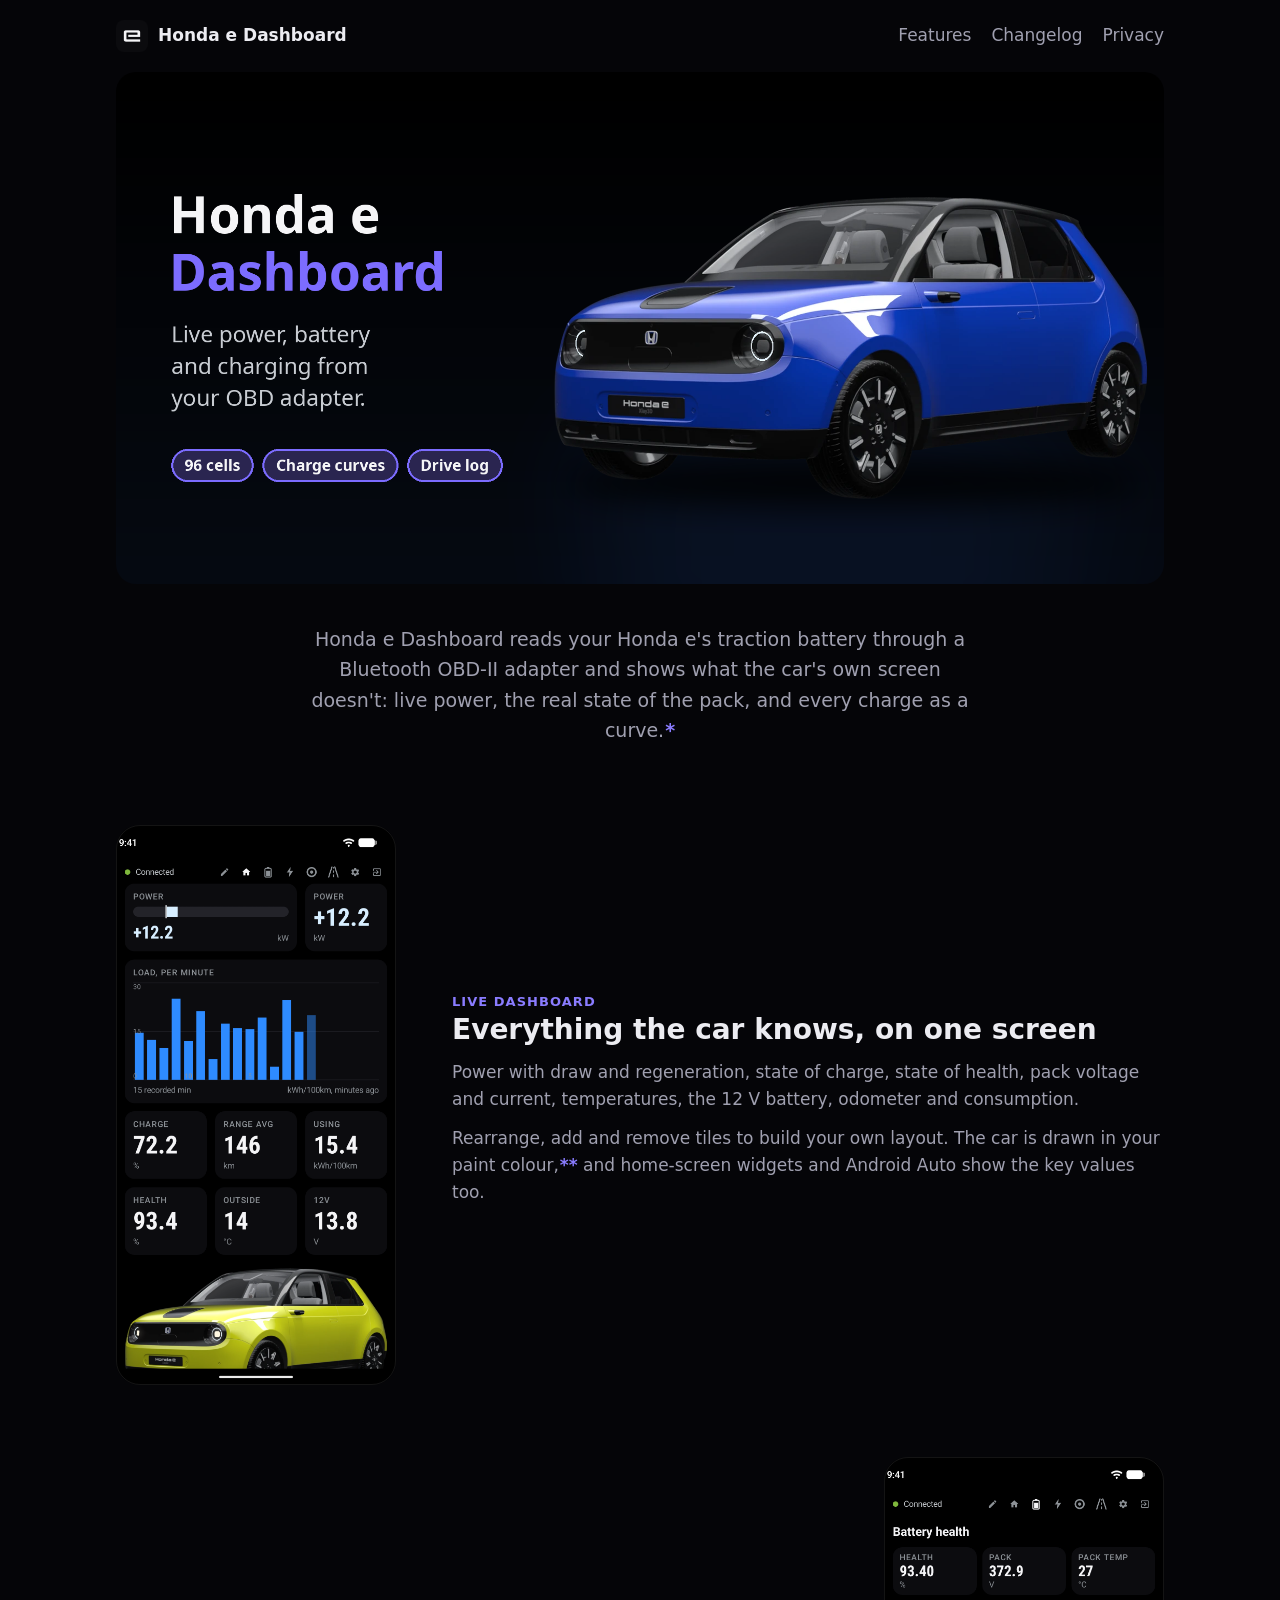
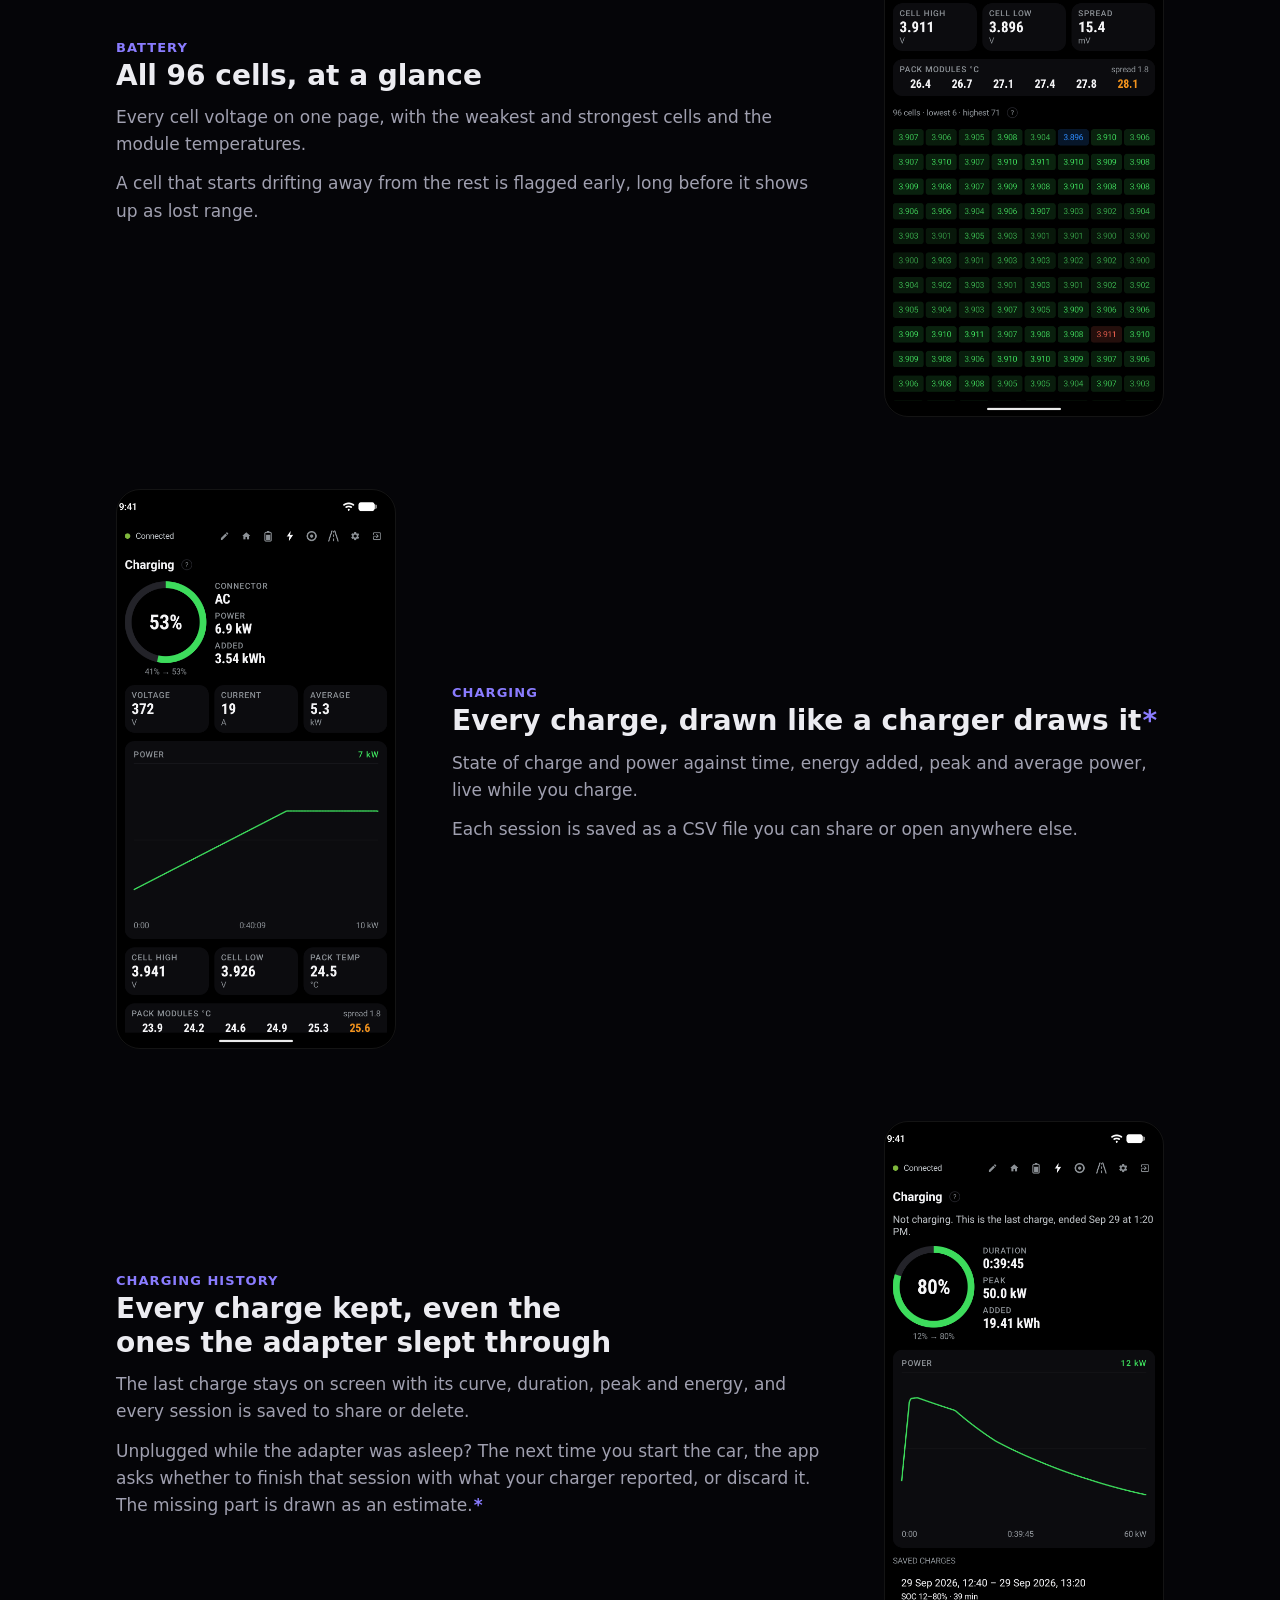
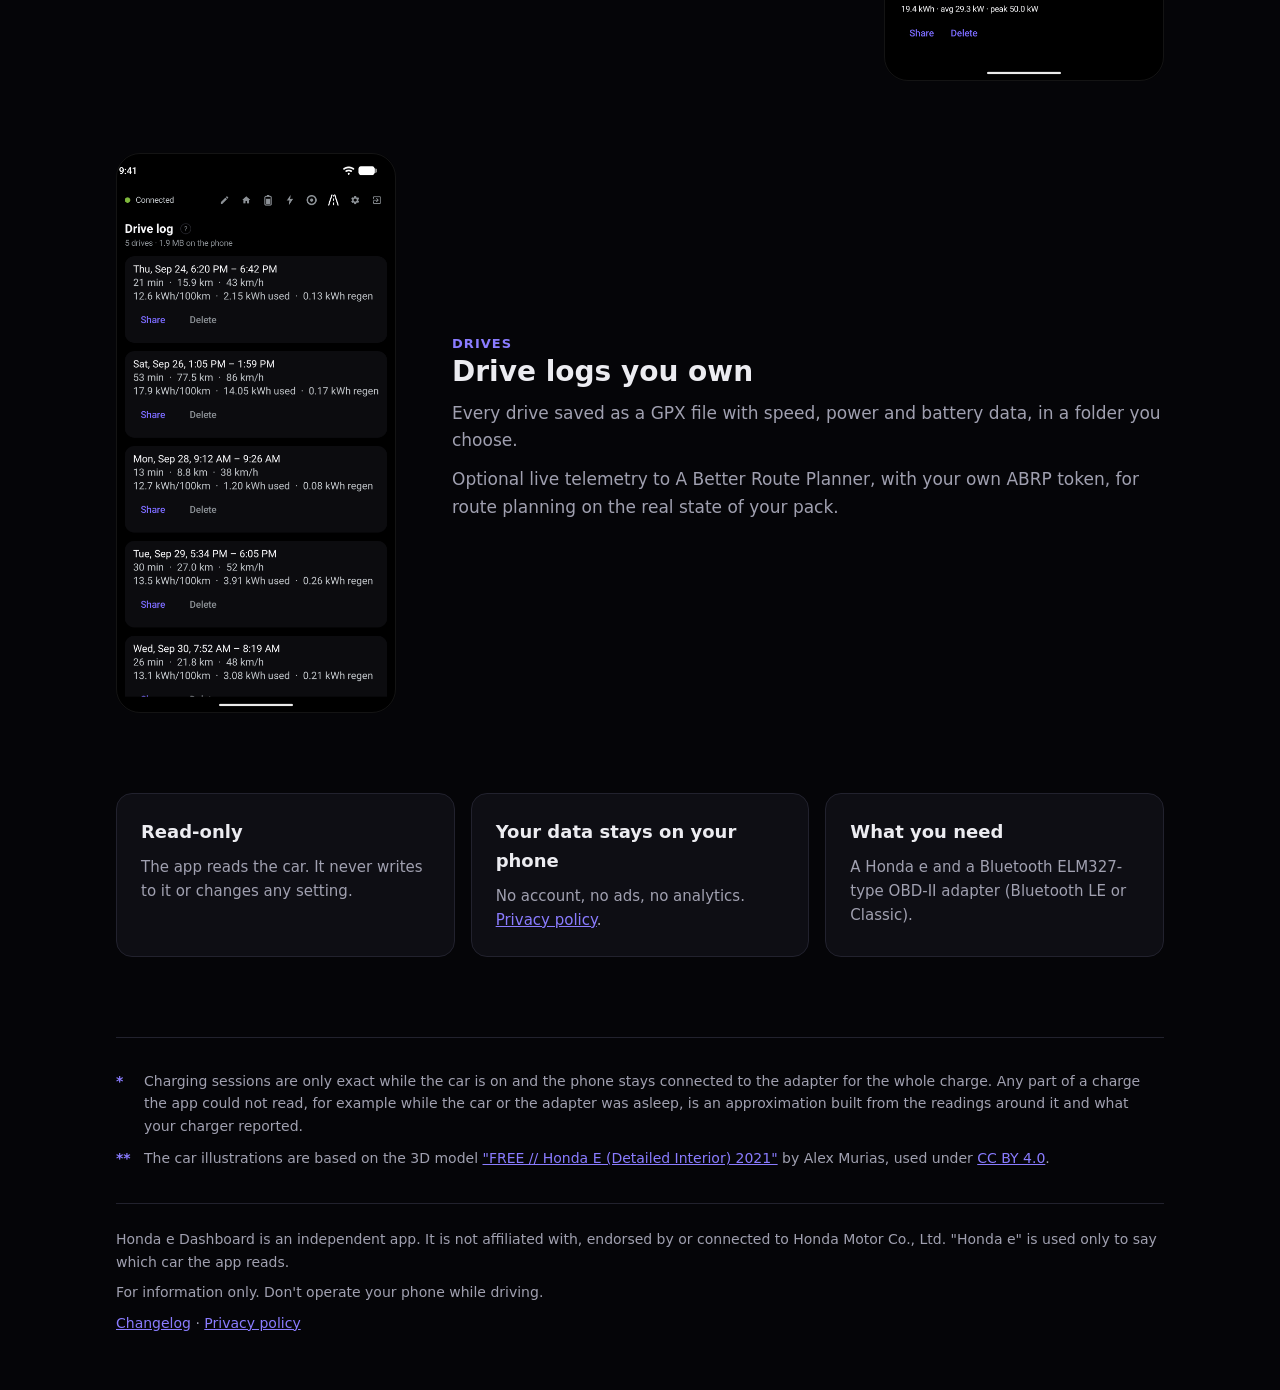
==== index.html @ 16fd5173 "Deploy site from 5487791 (uncommitted changes)" ====
<!doctype html>
<html lang="en">
<head>
<meta charset="utf-8">
<meta name="viewport" content="width=device-width, initial-scale=1">
<title>Honda e Dashboard</title>
<meta name="description" content="Live Honda e battery, power and charging data from a Bluetooth OBD adapter.">
<meta name="color-scheme" content="dark">
<link rel="icon" href="img/app-icon-512x512.png">
<link rel="stylesheet" href="style.css">
</head>
<body>
<div class="wrap">
  <header class="top">
    <a class="brand" href="./"><img src="img/app-icon-512x512.png" alt="">Honda e Dashboard</a>
    <nav><a href="#features">Features</a><a href="changelog.html">Changelog</a><a href="privacy.html">Privacy</a></nav>
  </header>

  <section class="hero">
    <img src="img/hero-2048x1000.png" width="2048" height="1000"
         alt="Honda e Dashboard: live power, battery and charging from your OBD adapter">
  </section>

  <p class="lede">Honda e Dashboard reads your Honda e's traction battery through a Bluetooth OBD-II adapter and shows what the car's own screen doesn't: live power, the real state of the pack, and every charge as a curve.<a class="note-ref" href="#note-charging">*</a></p>

  <main class="features" id="features">
    <section class="feature">
      <div class="shot"><img src="img/01-dashboard.png" width="1080" height="2160" loading="lazy" alt="Dashboard with power, load per minute, charge, range, consumption, health, outside temperature and 12 V tiles"></div>
      <div>
        <div class="eyebrow">Live dashboard</div>
        <h2>Everything the car knows, on one screen</h2>
        <p>Power with draw and regeneration, state of charge, state of health, pack voltage and current, temperatures, the 12&nbsp;V battery, odometer and consumption.</p>
        <p>Rearrange, add and remove tiles to build your own layout. The car is drawn in your paint colour,<a class="note-ref" href="#note-model">**</a> and home-screen widgets and Android Auto show the key values too.</p>
      </div>
    </section>

    <section class="feature">
      <div class="shot"><img src="img/02-battery.png" width="1080" height="2160" loading="lazy" alt="Battery page with all 96 cell voltages and module temperatures"></div>
      <div>
        <div class="eyebrow">Battery</div>
        <h2>All 96 cells, at a glance</h2>
        <p>Every cell voltage on one page, with the weakest and strongest cells and the module temperatures.</p>
        <p>A cell that starts drifting away from the rest is flagged early, long before it shows up as lost range.</p>
      </div>
    </section>

    <section class="feature">
      <div class="shot"><img src="img/03-charging-live.png" width="1080" height="2160" loading="lazy" alt="Live charging session with state of charge and power curves"></div>
      <div>
        <div class="eyebrow">Charging</div>
        <h2>Every charge, drawn like a charger draws it<a class="note-ref" href="#note-charging">*</a></h2>
        <p>State of charge and power against time, energy added, peak and average power, live while you charge.</p>
        <p>Each session is saved as a CSV file you can share or open anywhere else.</p>
      </div>
    </section>

    <section class="feature">
      <div class="shot"><img src="img/04-charging-history.png" width="1080" height="2160" loading="lazy" alt="Last charge with its power curve and the list of saved charges"></div>
      <div>
        <div class="eyebrow">Charging history</div>
        <h2>Every charge kept, even the ones the adapter slept through</h2>
        <p>The last charge stays on screen with its curve, duration, peak and energy, and every session is saved to share or delete.</p>
        <p>Unplugged while the adapter was asleep? The next time you start the car, the app asks whether to finish that session with what your charger reported, or discard it. The missing part is drawn as an estimate.<a class="note-ref" href="#note-charging">*</a></p>
      </div>
    </section>

    <section class="feature">
      <div class="shot"><img src="img/05-drive-log.png" width="1080" height="2160" loading="lazy" alt="Drive log listing drives with distance, average speed, consumption and regeneration"></div>
      <div>
        <div class="eyebrow">Drives</div>
        <h2>Drive logs you own</h2>
        <p>Every drive saved as a GPX file with speed, power and battery data, in a folder you choose.</p>
        <p>Optional live telemetry to A Better Route Planner, with your own ABRP token, for route planning on the real state of your pack.</p>
      </div>
    </section>
  </main>

  <section class="cards">
    <div class="card"><h3>Read-only</h3><p>The app reads the car. It never writes to it or changes any setting.</p></div>
    <div class="card"><h3>Your data stays on your phone</h3><p>No account, no ads, no analytics. <a href="privacy.html">Privacy policy</a>.</p></div>
    <div class="card"><h3>What you need</h3><p>A Honda e and a Bluetooth ELM327-type OBD-II adapter (Bluetooth LE or Classic).</p></div>
  </section>

  <footer>
    <ol class="notes">
      <li id="note-charging"><span>*</span>Charging sessions are only exact while the car is on and the phone stays connected to the adapter for the whole charge. Any part of a charge the app could not read, for example while the car or the adapter was asleep, is an approximation built from the readings around it and what your charger reported.</li>
      <li id="note-model"><span>**</span>The car illustrations are based on the 3D model <a href="https://sketchfab.com/3d-models/free-honda-e-detailed-interior-2021-814cf3f8cfd64594b1c4f96e873c3cef" rel="noopener">"FREE // Honda E (Detailed Interior) 2021"</a> by Alex Murias, used under <a href="https://creativecommons.org/licenses/by/4.0/" rel="noopener">CC BY 4.0</a>.</li>
    </ol>
    <p>Honda e Dashboard is an independent app. It is not affiliated with, endorsed by or connected to Honda Motor Co., Ltd. "Honda e" is used only to say which car the app reads.</p>
    <p>For information only. Don't operate your phone while driving.</p>
    <p><a href="changelog.html">Changelog</a> · <a href="privacy.html">Privacy policy</a></p>
  </footer>
</div>
</body>
</html>
---- style.css ----
:root {
  --bg: #050508;
  --surface: #0e0e14;
  --line: #22222e;
  --text: #ececf1;
  --muted: #a0a0b0;
  --accent: #8a7cff;
  --accent-soft: #2a2550;
}

* { box-sizing: border-box; }

html { -webkit-text-size-adjust: 100%; }

body {
  margin: 0;
  background: var(--bg);
  color: var(--text);
  font: 17px/1.6 system-ui, -apple-system, "Segoe UI", Roboto, sans-serif;
  -webkit-font-smoothing: antialiased;
}

a { color: var(--accent); }

img { max-width: 100%; height: auto; display: block; }

.wrap { max-width: 1080px; margin: 0 auto; padding: 0 16px; }

header.top {
  display: flex; align-items: center; justify-content: space-between;
  padding: 20px 0;
}
header.top .brand { display: flex; align-items: center; gap: 10px; color: var(--text); text-decoration: none; font-weight: 600; }
header.top .brand img { width: 32px; height: 32px; border-radius: 8px; }
header.top nav a { color: var(--muted); text-decoration: none; margin-left: 20px; }
header.top nav a:hover { color: var(--text); }

.hero img { width: 100%; border-radius: 20px; }

.lede { max-width: 680px; margin: 40px auto 0; text-align: center; color: var(--muted); font-size: 19px; }

.features { display: flex; flex-direction: column; gap: 72px; margin: 80px 0; }

.feature { display: grid; grid-template-columns: 280px 1fr; gap: 56px; align-items: center; }
.feature:nth-child(even) { grid-template-columns: 1fr 280px; }
.feature:nth-child(even) .shot { order: 2; }
.feature .shot img { border-radius: 24px; outline: 1px solid rgba(255, 255, 255, .08); outline-offset: -1px; }
.feature h2 { margin: 0 0 12px; font-size: 28px; line-height: 1.2; text-wrap: balance; }
.feature p { margin: 0 0 12px; color: var(--muted); }

.eyebrow { color: var(--accent); font-size: 13px; font-weight: 600; letter-spacing: .08em; text-transform: uppercase; }

.cards { display: grid; grid-template-columns: repeat(auto-fit, minmax(240px, 1fr)); gap: 16px; margin-bottom: 80px; }
.card { background: var(--surface); border: 1px solid var(--line); border-radius: 16px; padding: 24px; }
.card h3 { margin: 0 0 8px; font-size: 18px; }
.card p { margin: 0; color: var(--muted); font-size: 15px; }

footer { border-top: 1px solid var(--line); padding: 32px 0 48px; color: var(--muted); font-size: 14px; }
footer p { margin: 0 0 8px; }

/* Privacy policy */
.doc { max-width: 720px; margin: 24px auto 80px; }
.doc h1 { font-size: 36px; line-height: 1.2; margin: 0 0 8px; }
.doc h2 { font-size: 22px; margin: 40px 0 12px; }
.doc .meta { color: var(--muted); margin: 0 0 32px; }
.doc h2 + .meta { margin: -6px 0 12px; font-size: 15px; }
.doc .summary { background: var(--surface); border: 1px solid var(--line); border-left: 3px solid var(--accent); border-radius: 12px; padding: 20px 24px; }
.doc .summary ul { margin: 0; padding-left: 20px; }
.doc li { margin-bottom: 6px; }
.doc table { width: 100%; border-collapse: collapse; font-size: 15px; }
.doc th, .doc td { text-align: left; vertical-align: top; padding: 10px 12px 10px 0; border-bottom: 1px solid var(--line); }
.doc th { color: var(--muted); font-weight: 600; }
.doc code { font-size: 14px; background: var(--surface); padding: 1px 6px; border-radius: 6px; }

@media (max-width: 720px) {
  .feature, .feature:nth-child(even) { grid-template-columns: 1fr; gap: 24px; }
  .feature:nth-child(even) .shot { order: 0; }
  .feature .shot { max-width: 260px; margin: 0 auto; }
  .hero img { border-radius: 12px; }
  header.top nav a { margin-left: 14px; }
  .doc table, .doc tbody, .doc tr, .doc td, .doc th { display: block; }
  .doc thead { display: none; }
  .doc td { border: 0; padding: 4px 0; }
  .doc tr { border-bottom: 1px solid var(--line); padding: 10px 0; }
}

.note-ref { color: var(--accent); text-decoration: none; font-weight: 600; margin-left: 1px; }
.notes { list-style: none; margin: 0 0 24px; padding: 0 0 24px; border-bottom: 1px solid var(--line); }
.notes li { position: relative; padding-left: 2em; margin-bottom: 10px; }
.notes li > span { position: absolute; left: 0; color: var(--accent); font-weight: 600; }
.notes li:target { color: var(--text); }
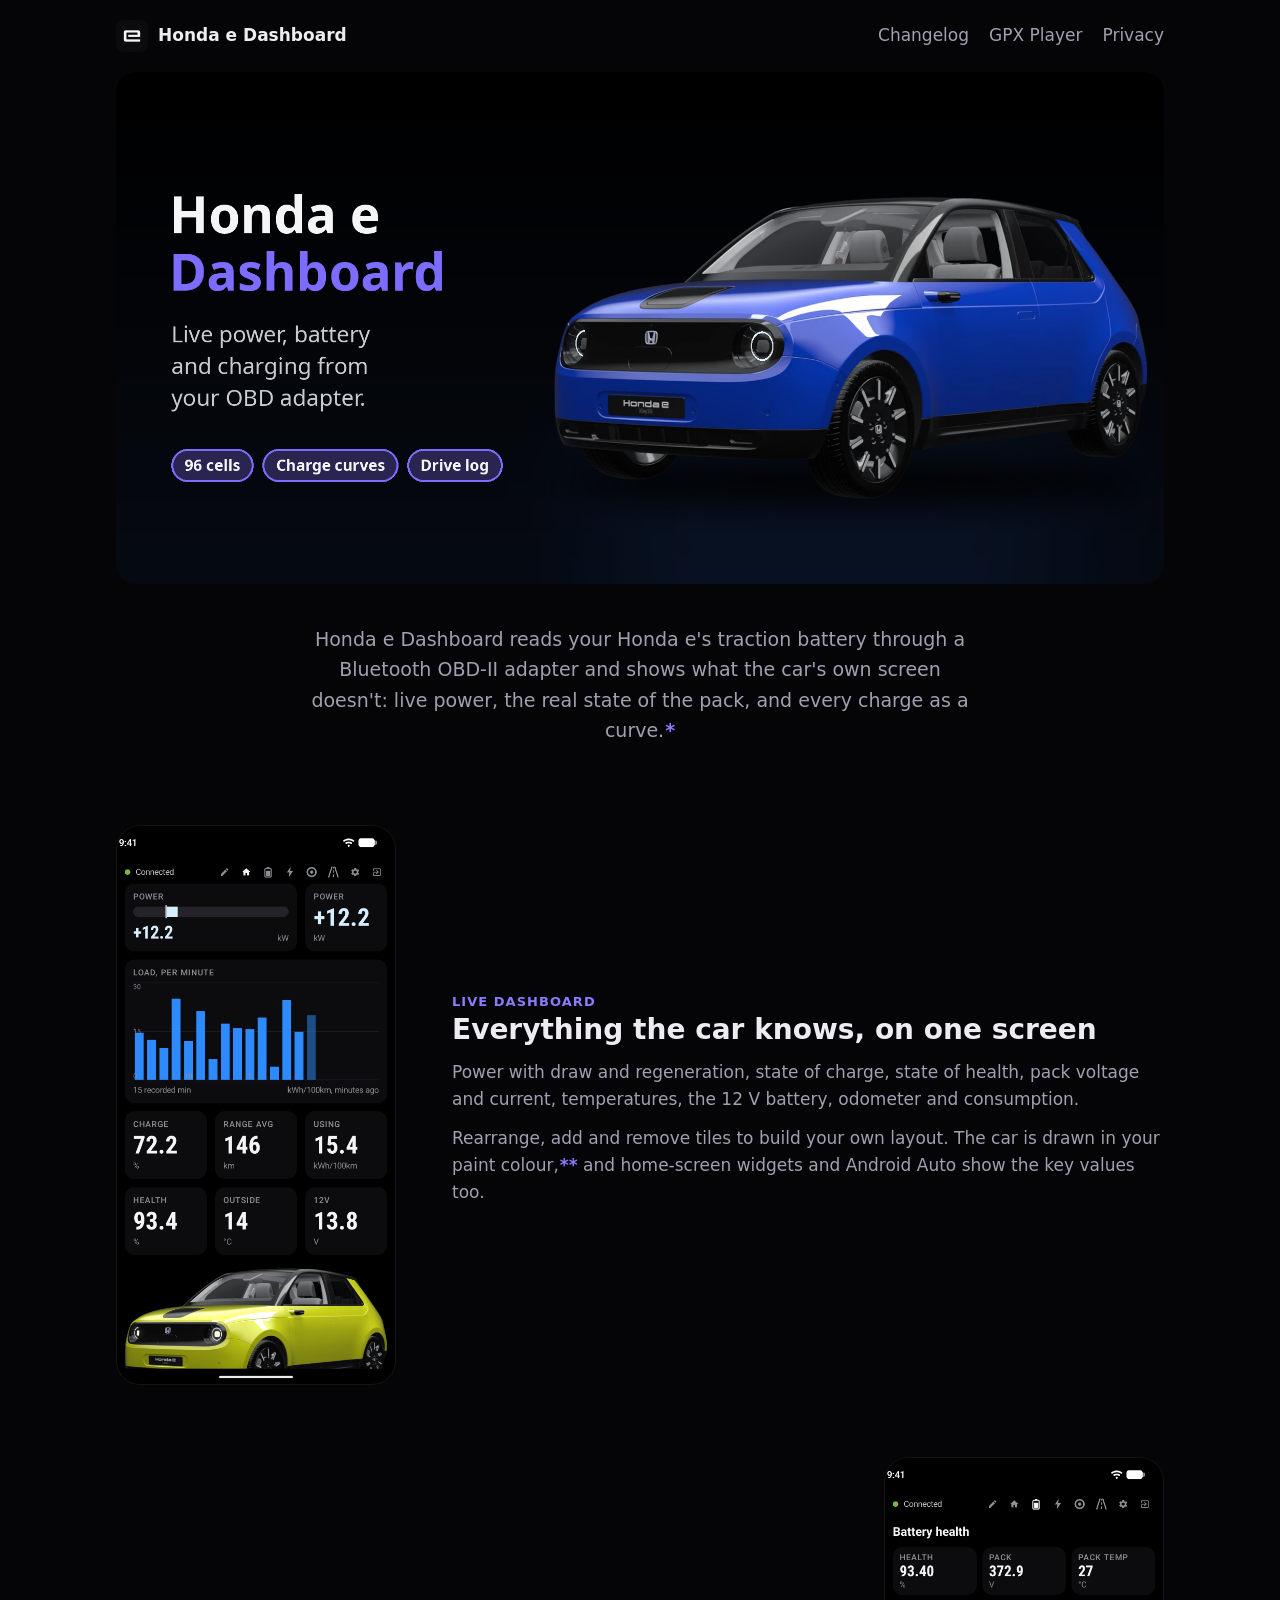
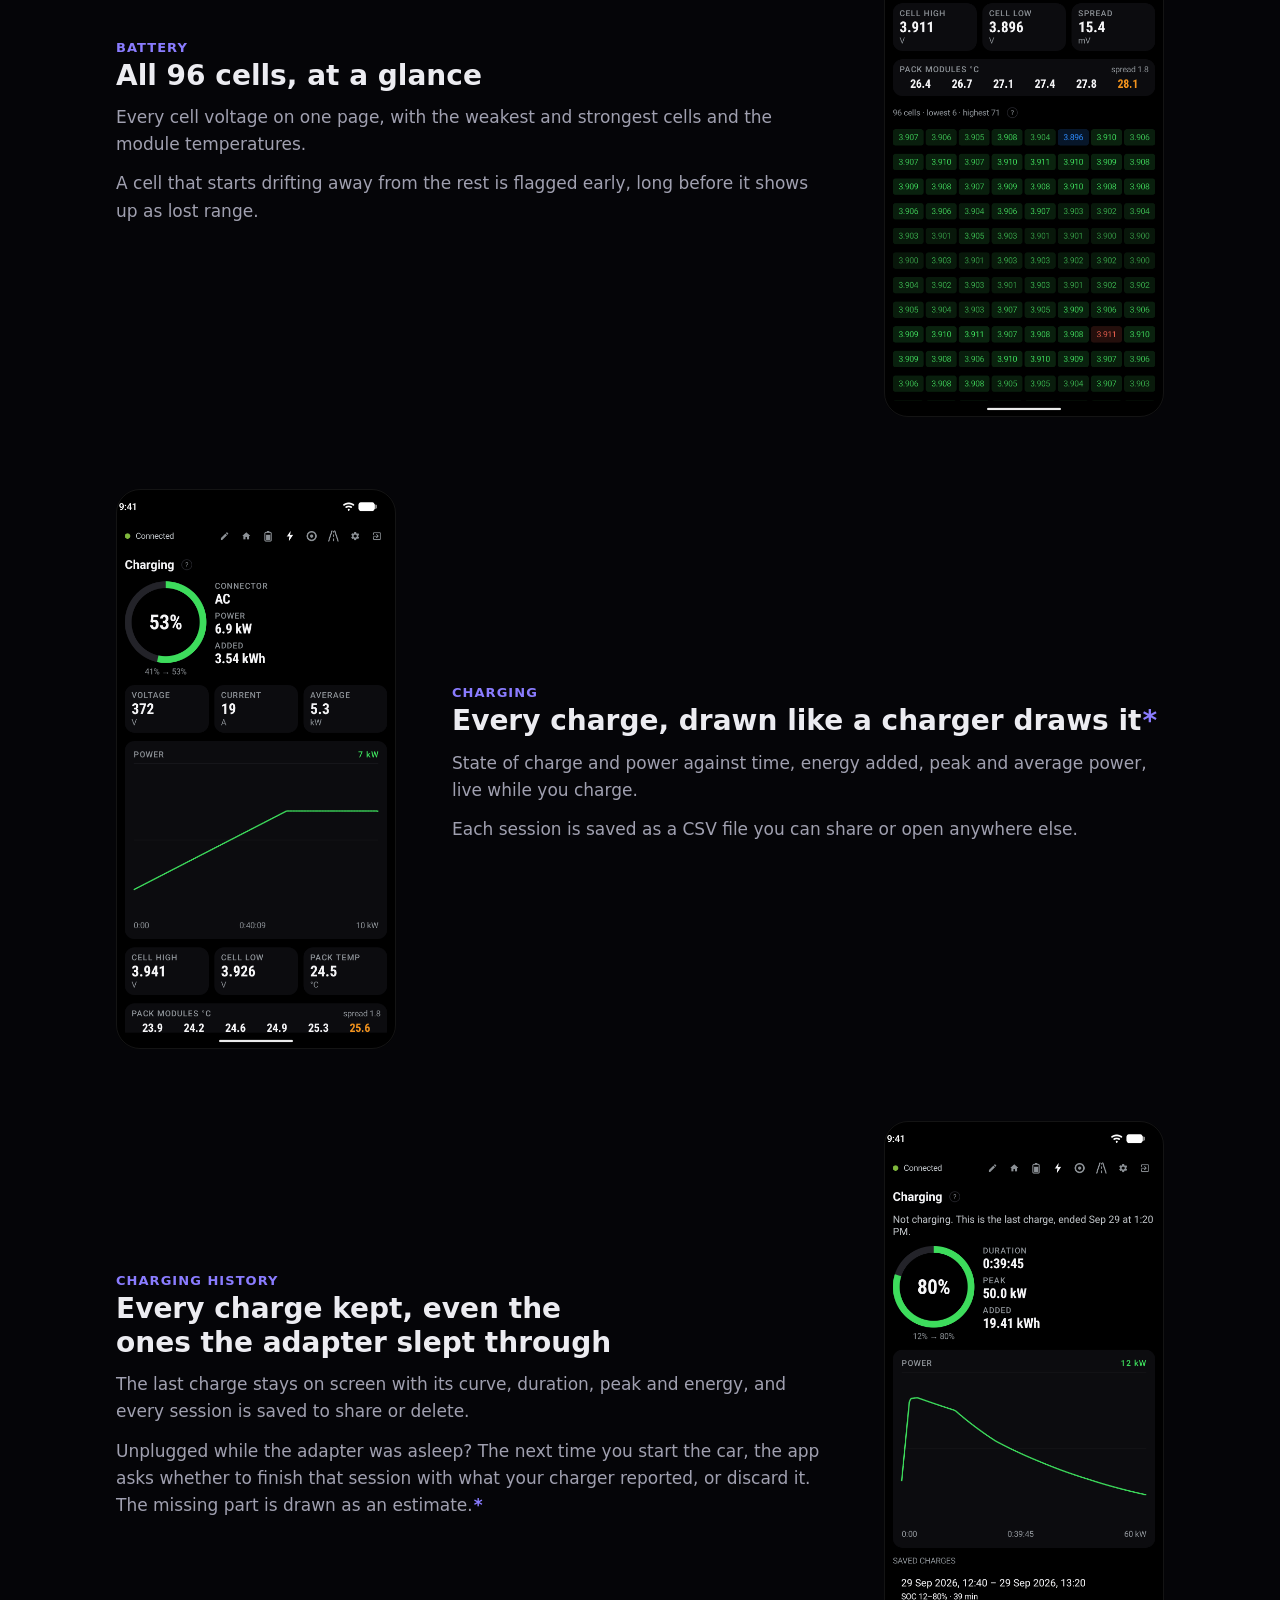
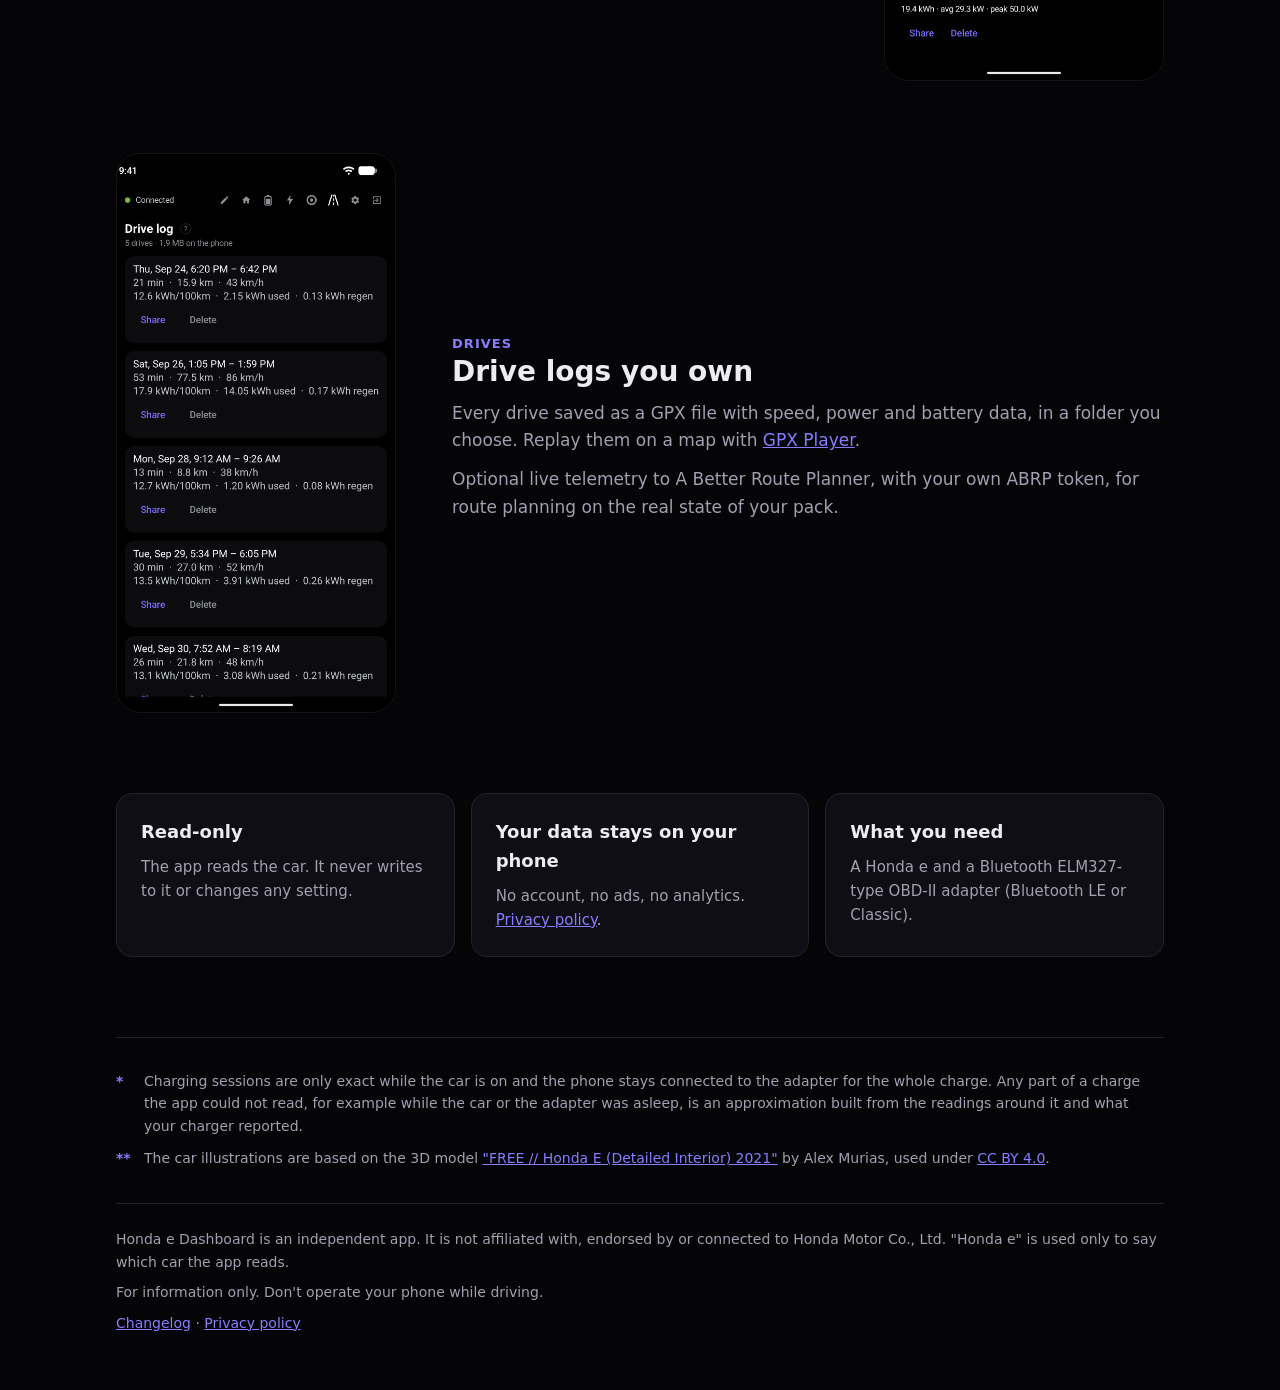
==== commit 8d42571f: "Deploy site from 3949598 (uncommitted changes)" ====
--- a/index.html
+++ b/index.html
@@ -8,12 +8,40 @@
 <meta name="color-scheme" content="dark">
 <link rel="icon" href="img/app-icon-512x512.png">
 <link rel="stylesheet" href="style.css">
+<link rel="canonical" href="https://morvy.github.io/hondae/">
+<link rel="apple-touch-icon" href="img/app-icon-512x512.png">
+<meta property="og:type" content="website">
+<meta property="og:site_name" content="Honda e Dashboard">
+<meta property="og:title" content="Honda e Dashboard">
+<meta property="og:description" content="Live Honda e battery, power and charging data from a Bluetooth OBD adapter.">
+<meta property="og:url" content="https://morvy.github.io/hondae/">
+<meta property="og:image" content="https://morvy.github.io/hondae/img/hero-2048x1000.png">
+<meta property="og:image:width" content="2048">
+<meta property="og:image:height" content="1000">
+<meta property="og:image:alt" content="Honda e Dashboard: live power, battery and charging from your OBD adapter">
+<meta name="twitter:card" content="summary_large_image">
+<script type="application/ld+json">
+{
+  "@context": "https://schema.org",
+  "@type": "SoftwareApplication",
+  "name": "Honda e Dashboard",
+  "description": "Live Honda e battery, power and charging data from a Bluetooth OBD adapter.",
+  "url": "https://morvy.github.io/hondae/",
+  "image": "https://morvy.github.io/hondae/img/hero-2048x1000.png",
+  "applicationCategory": "UtilitiesApplication",
+  "operatingSystem": "Android",
+  "author": {
+    "@type": "Person",
+    "name": "moped"
+  }
+}
+</script>
 </head>
 <body>
 <div class="wrap">
   <header class="top">
     <a class="brand" href="./"><img src="img/app-icon-512x512.png" alt="">Honda e Dashboard</a>
-    <nav><a href="#features">Features</a><a href="changelog.html">Changelog</a><a href="privacy.html">Privacy</a></nav>
+    <nav><a href="changelog.html">Changelog</a><a href="https://morvy.github.io/gpx-log-player/" rel="noopener">GPX Player</a><a href="privacy.html">Privacy</a></nav>
   </header>
 
   <section class="hero">
@@ -69,7 +97,7 @@
       <div>
         <div class="eyebrow">Drives</div>
         <h2>Drive logs you own</h2>
-        <p>Every drive saved as a GPX file with speed, power and battery data, in a folder you choose.</p>
+        <p>Every drive saved as a GPX file with speed, power and battery data, in a folder you choose. Replay them on a map with <a href="https://morvy.github.io/gpx-log-player/" rel="noopener">GPX Player</a>.</p>
         <p>Optional live telemetry to A Better Route Planner, with your own ABRP token, for route planning on the real state of your pack.</p>
       </div>
     </section>
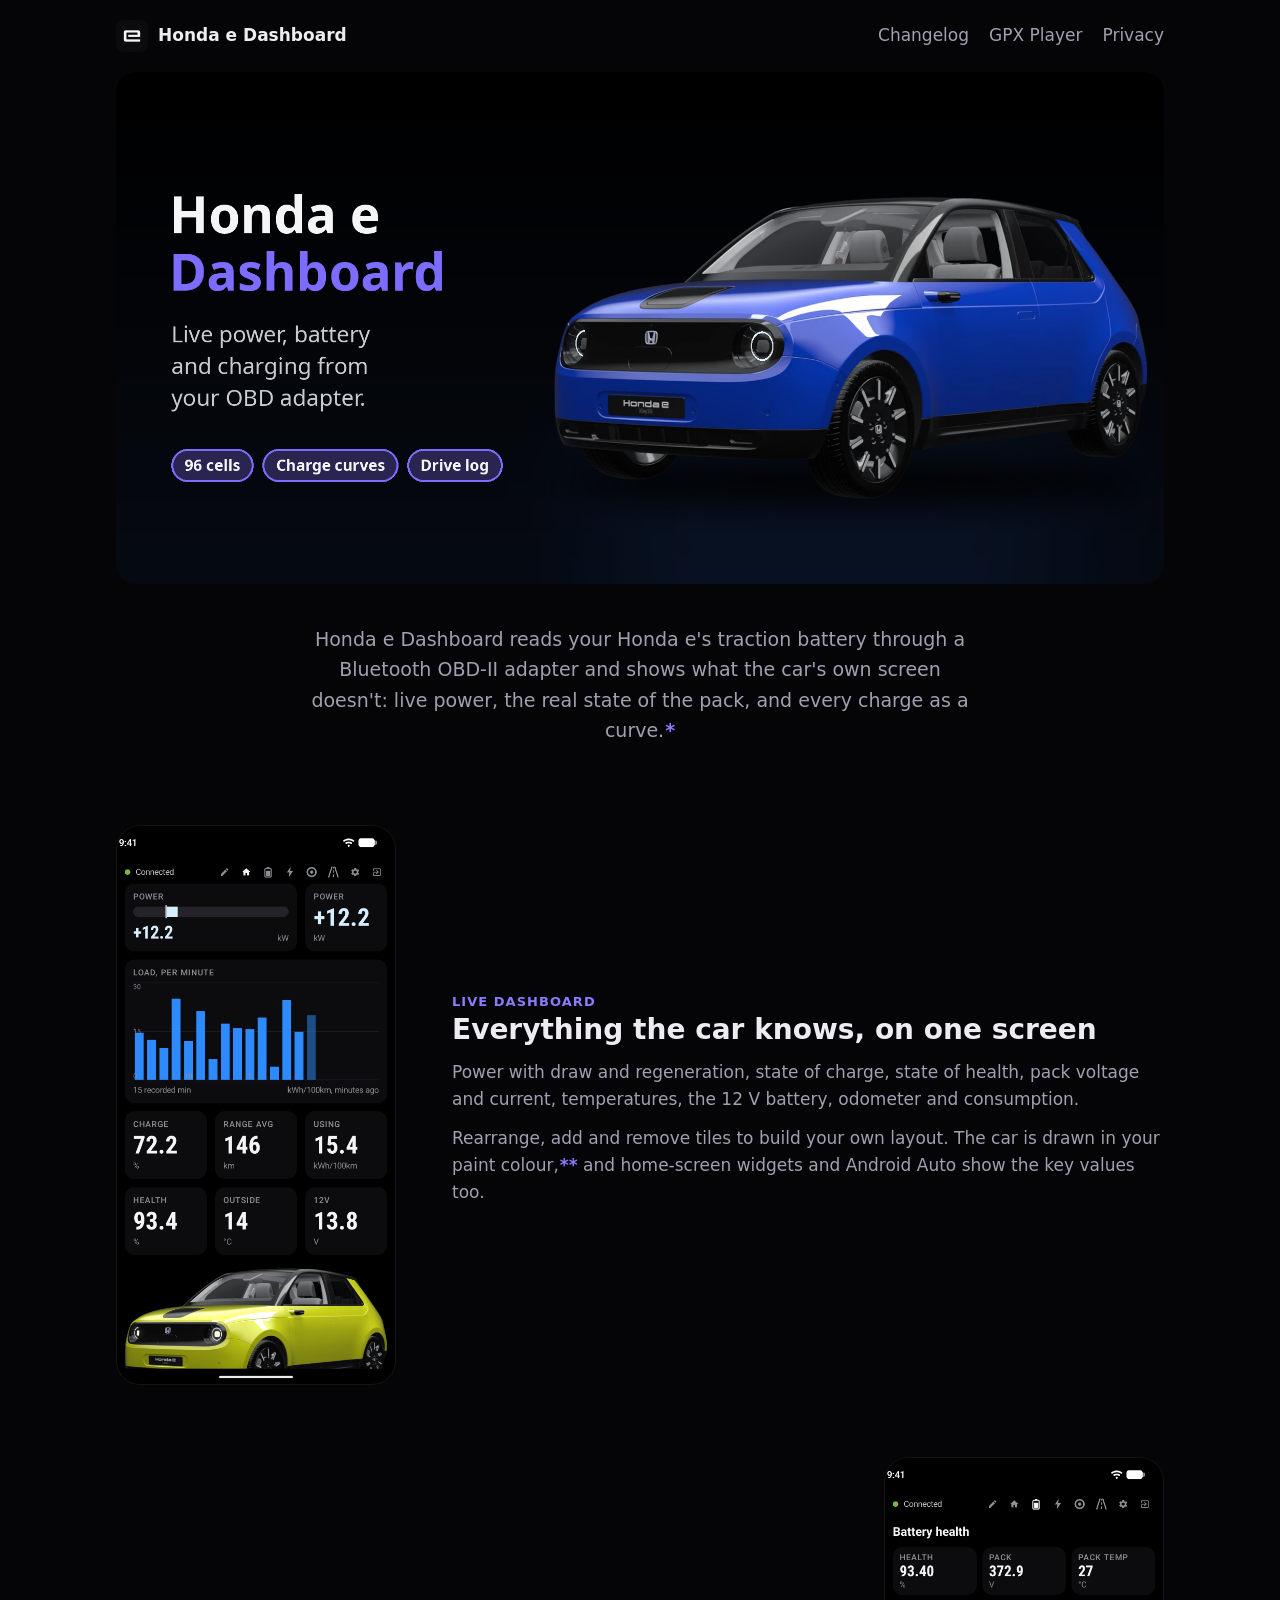
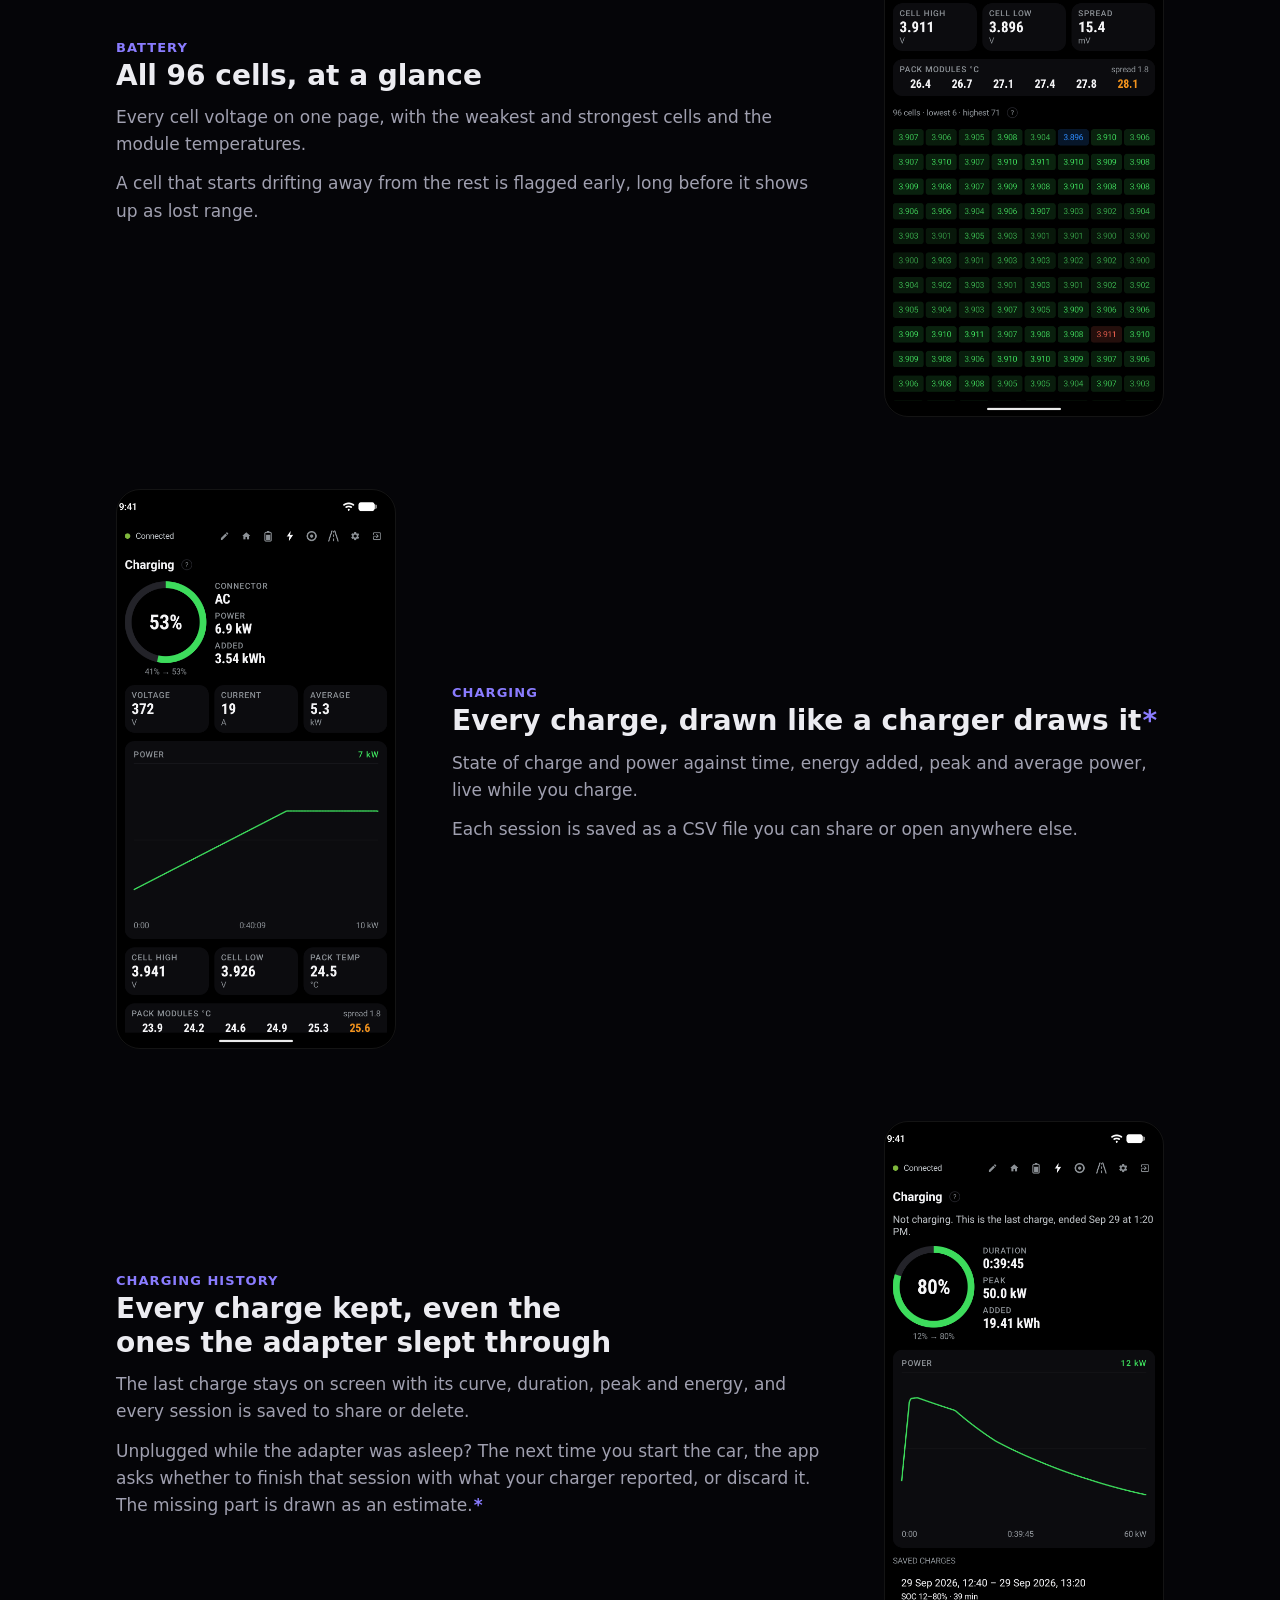
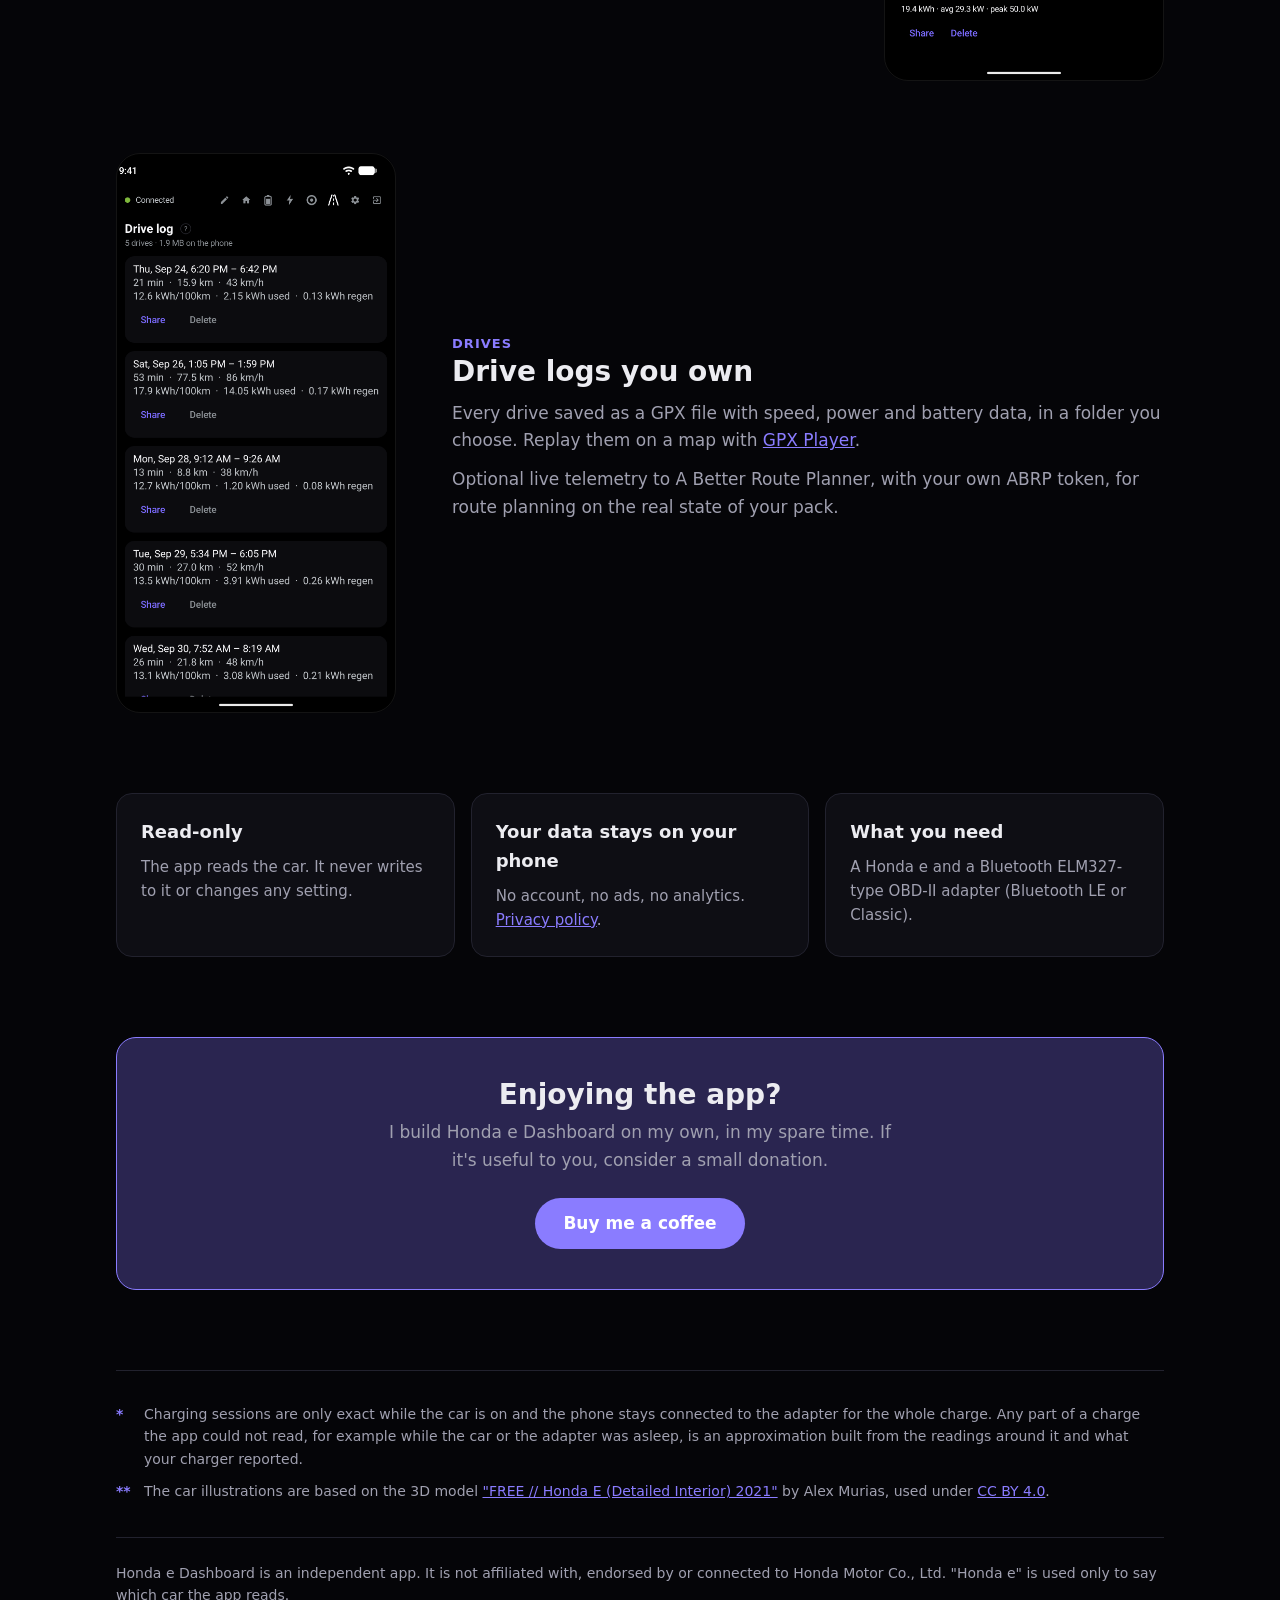
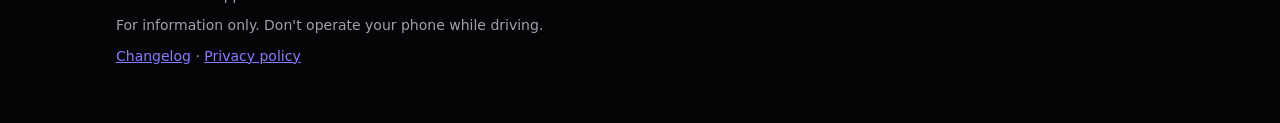
==== commit 8efef053: "Deploy site from e1a937f" ====
--- a/index.html
+++ b/index.html
@@ -109,6 +109,12 @@
     <div class="card"><h3>What you need</h3><p>A Honda e and a Bluetooth ELM327-type OBD-II adapter (Bluetooth LE or Classic).</p></div>
   </section>
 
+  <section class="cta">
+    <h2>Enjoying the app?</h2>
+    <p>I build Honda e Dashboard on my own, in my spare time. If it's useful to you, consider a small donation.</p>
+    <a class="button" href="https://paypal.me/morvy" rel="noopener">Buy me a coffee</a>
+  </section>
+
   <footer>
     <ol class="notes">
       <li id="note-charging"><span>*</span>Charging sessions are only exact while the car is on and the phone stays connected to the adapter for the whole charge. Any part of a charge the app could not read, for example while the car or the adapter was asleep, is an approximation built from the readings around it and what your charger reported.</li>
--- a/style.css
+++ b/style.css
@@ -55,6 +55,12 @@
 .card h3 { margin: 0 0 8px; font-size: 18px; }
 .card p { margin: 0; color: var(--muted); font-size: 15px; }
 
+.cta { text-align: center; background: var(--accent-soft); border: 1px solid var(--accent); border-radius: 20px; padding: 40px 24px; margin-bottom: 80px; }
+.cta h2 { margin: 0 0 8px; font-size: 28px; line-height: 1.2; }
+.cta p { max-width: 520px; margin: 0 auto 24px; color: var(--muted); }
+.button { display: inline-block; background: var(--accent); color: #fff; font-weight: 600; text-decoration: none; padding: 12px 28px; border-radius: 999px; }
+.button:hover { filter: brightness(1.1); }
+
 footer { border-top: 1px solid var(--line); padding: 32px 0 48px; color: var(--muted); font-size: 14px; }
 footer p { margin: 0 0 8px; }
 
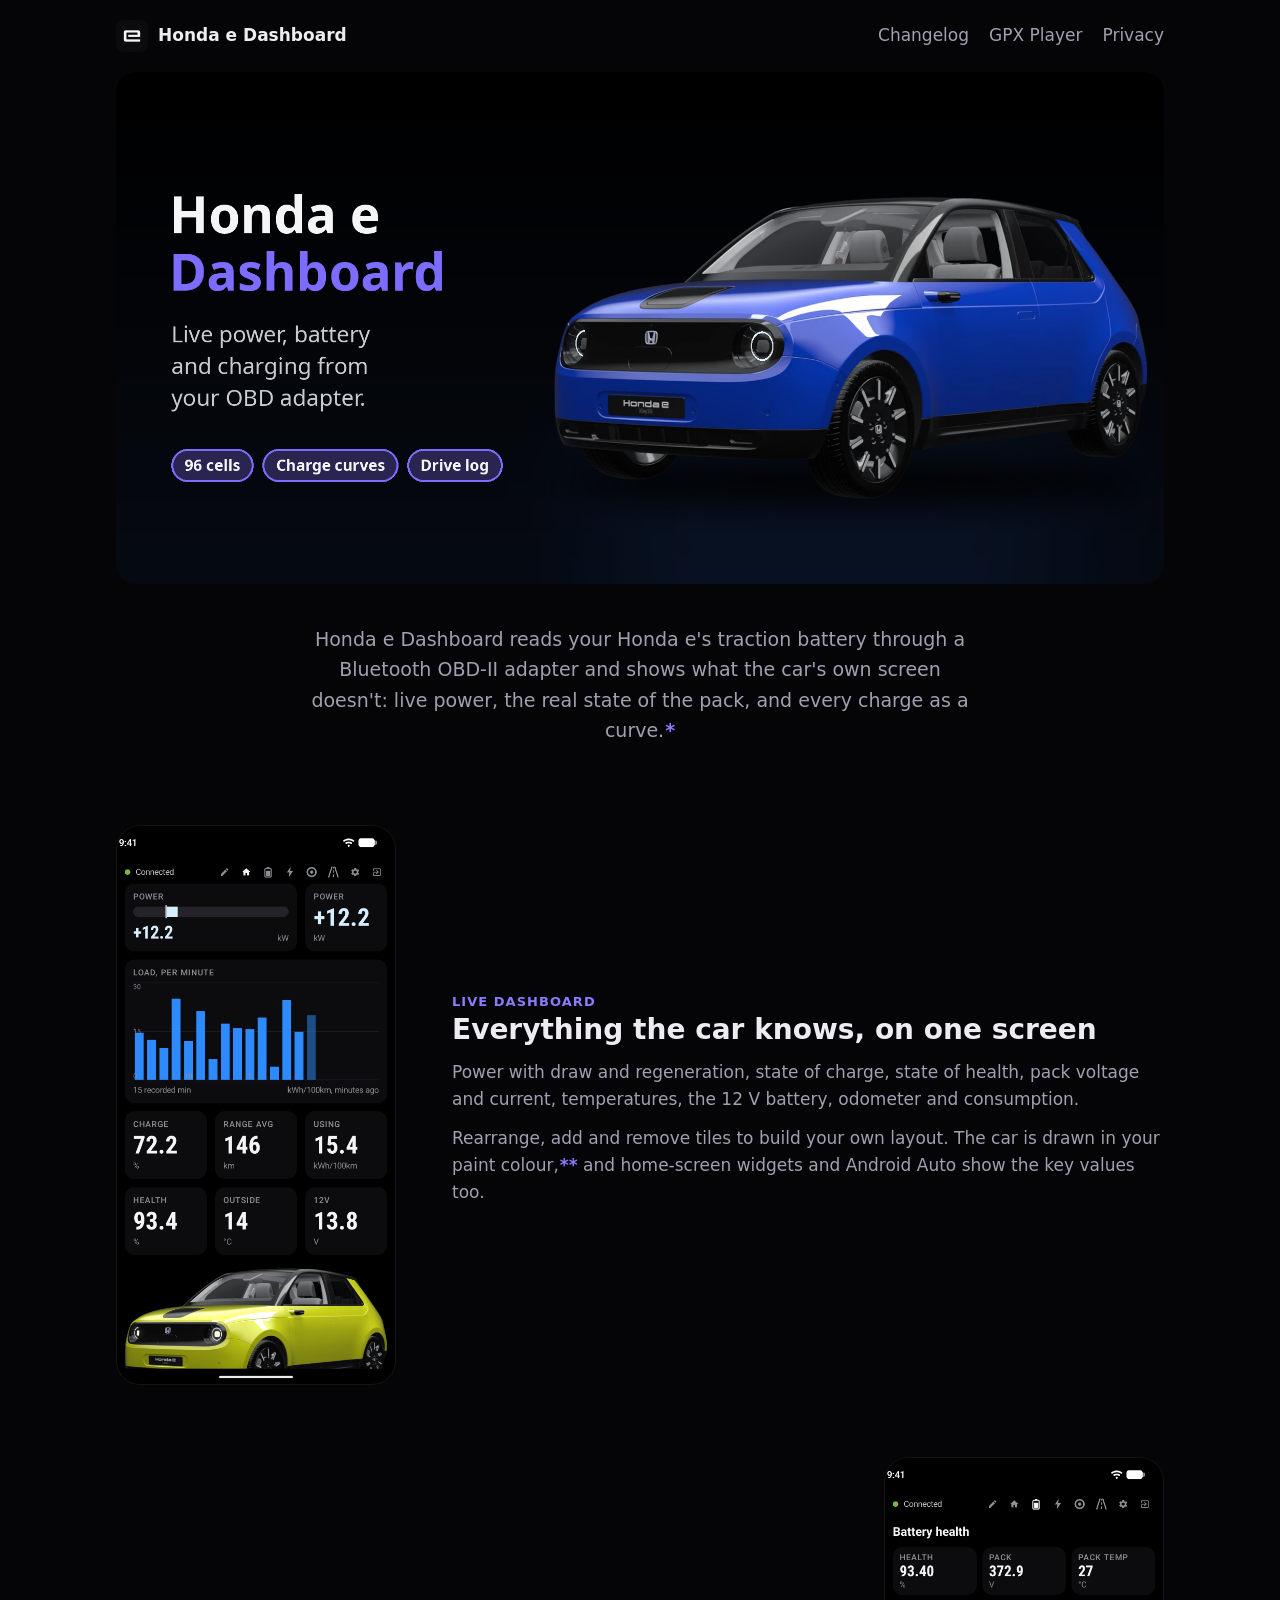
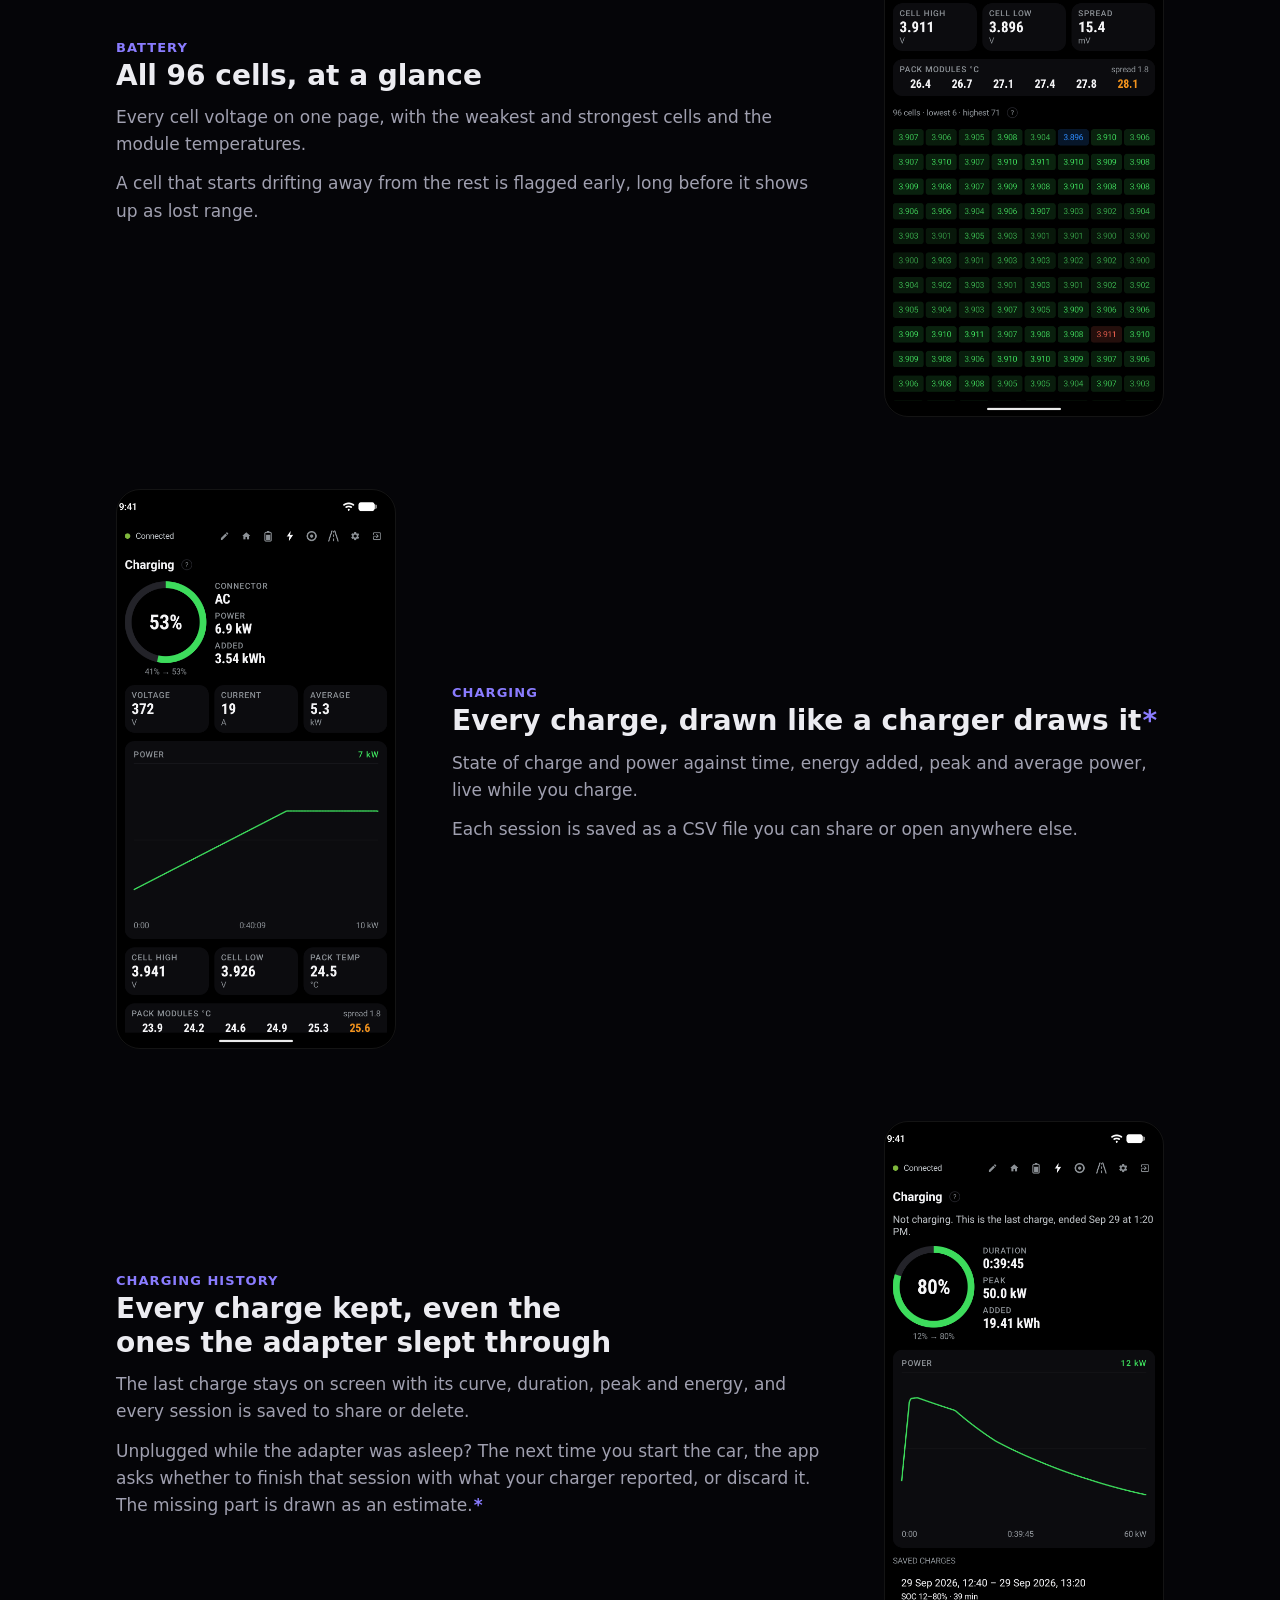
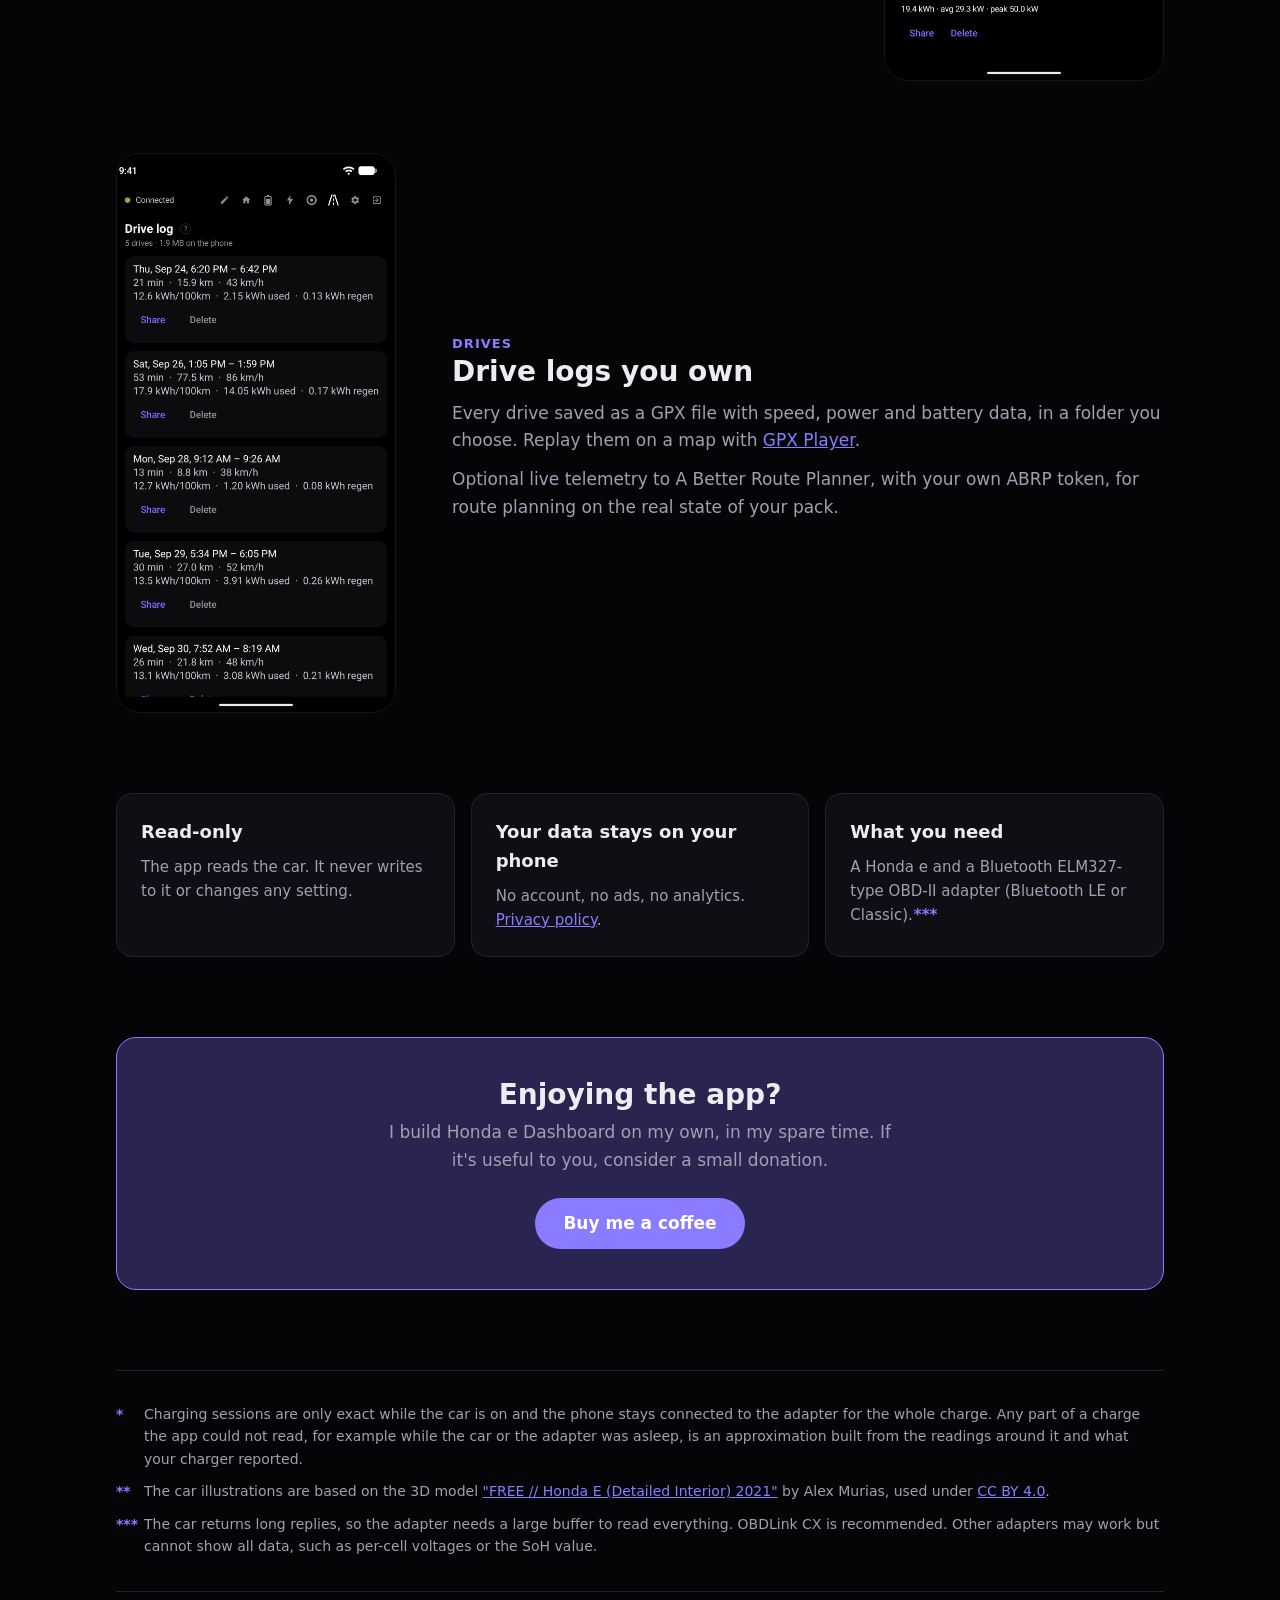
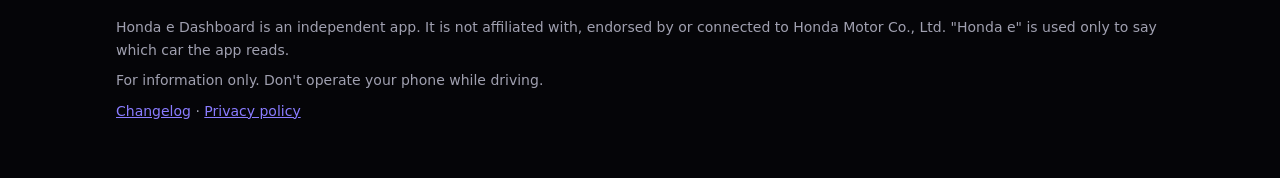
==== commit 0cde2f46: "Deploy site from c3ff8c9" ====
--- a/index.html
+++ b/index.html
@@ -106,7 +106,7 @@
   <section class="cards">
     <div class="card"><h3>Read-only</h3><p>The app reads the car. It never writes to it or changes any setting.</p></div>
     <div class="card"><h3>Your data stays on your phone</h3><p>No account, no ads, no analytics. <a href="privacy.html">Privacy policy</a>.</p></div>
-    <div class="card"><h3>What you need</h3><p>A Honda e and a Bluetooth ELM327-type OBD-II adapter (Bluetooth LE or Classic).</p></div>
+    <div class="card"><h3>What you need</h3><p>A Honda e and a Bluetooth ELM327-type OBD-II adapter (Bluetooth LE or Classic).<a class="note-ref" href="#note-adapter">***</a></p></div>
   </section>
 
   <section class="cta">
@@ -119,6 +119,7 @@
     <ol class="notes">
       <li id="note-charging"><span>*</span>Charging sessions are only exact while the car is on and the phone stays connected to the adapter for the whole charge. Any part of a charge the app could not read, for example while the car or the adapter was asleep, is an approximation built from the readings around it and what your charger reported.</li>
       <li id="note-model"><span>**</span>The car illustrations are based on the 3D model <a href="https://sketchfab.com/3d-models/free-honda-e-detailed-interior-2021-814cf3f8cfd64594b1c4f96e873c3cef" rel="noopener">"FREE // Honda E (Detailed Interior) 2021"</a> by Alex Murias, used under <a href="https://creativecommons.org/licenses/by/4.0/" rel="noopener">CC BY 4.0</a>.</li>
+      <li id="note-adapter"><span>***</span>The car returns long replies, so the adapter needs a large buffer to read everything. OBDLink CX is recommended. Other adapters may work but cannot show all data, such as per-cell voltages or the SoH value.</li>
     </ol>
     <p>Honda e Dashboard is an independent app. It is not affiliated with, endorsed by or connected to Honda Motor Co., Ltd. "Honda e" is used only to say which car the app reads.</p>
     <p>For information only. Don't operate your phone while driving.</p>
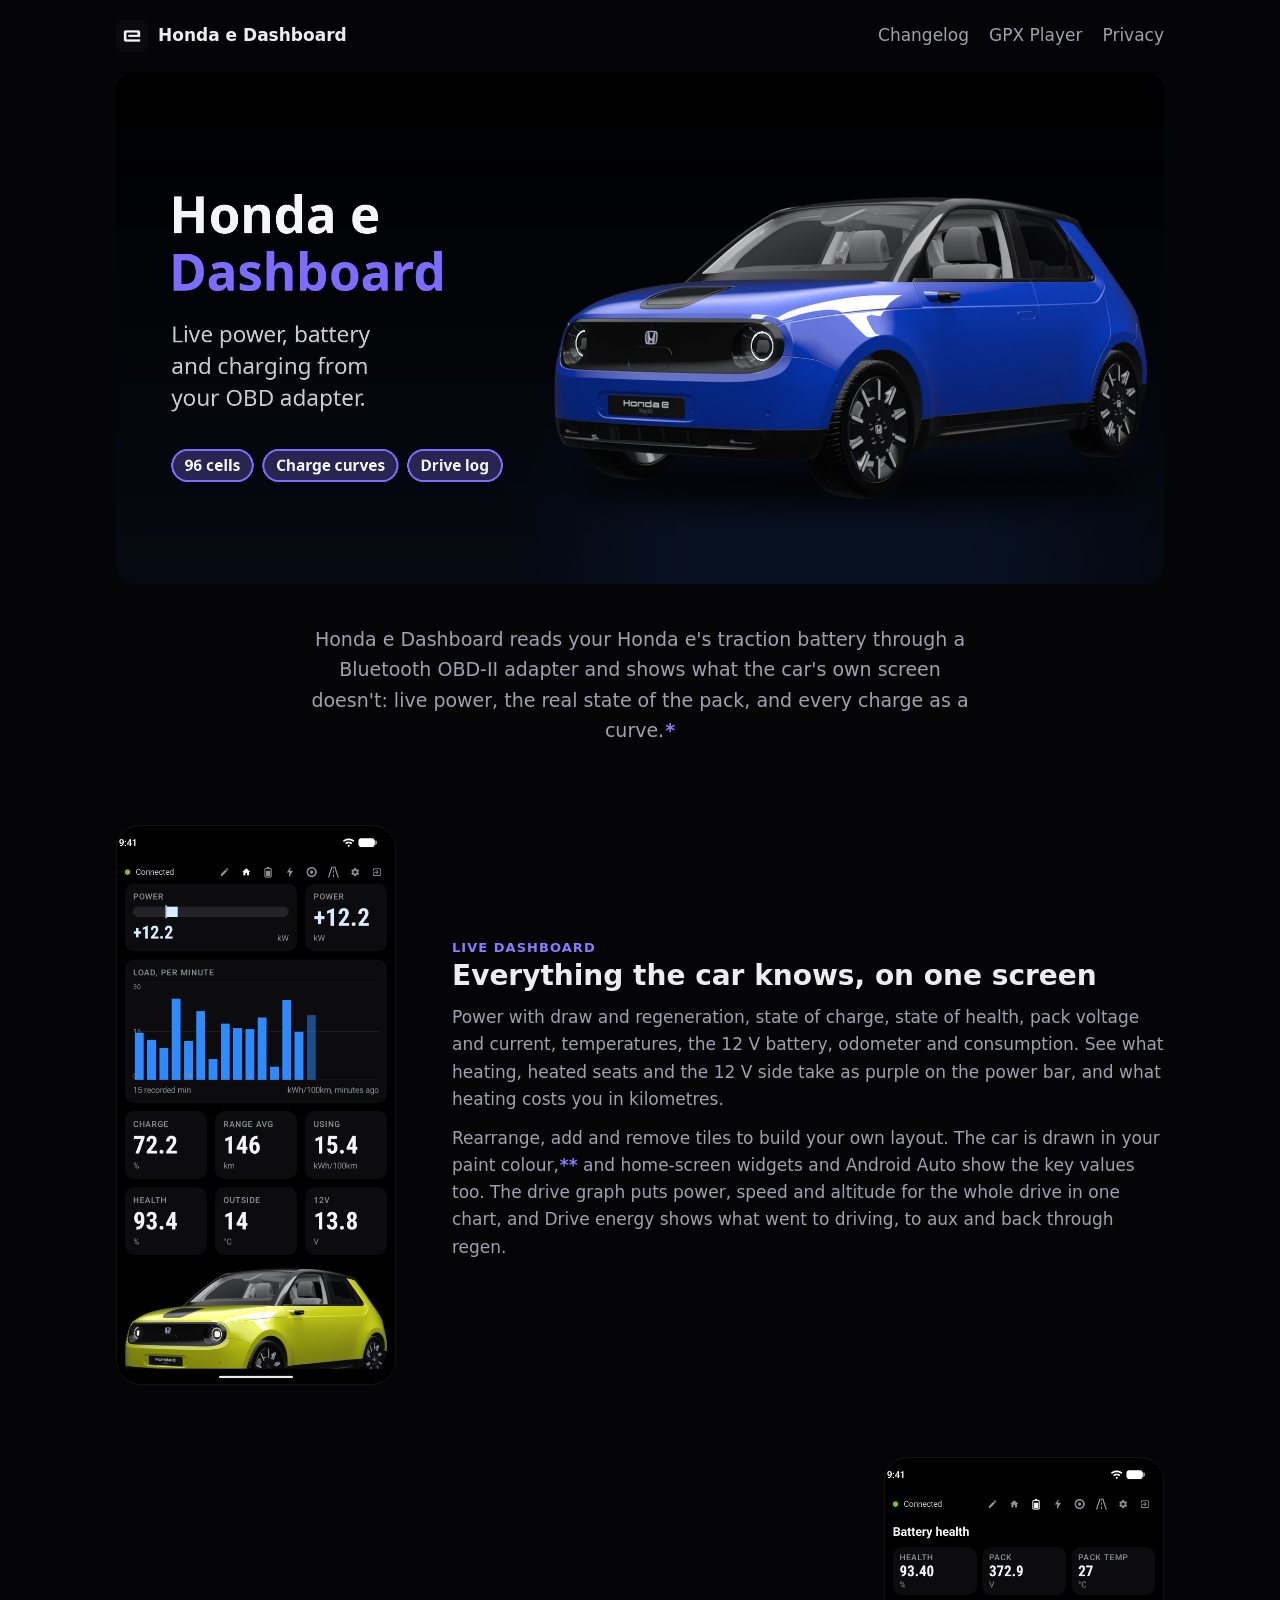
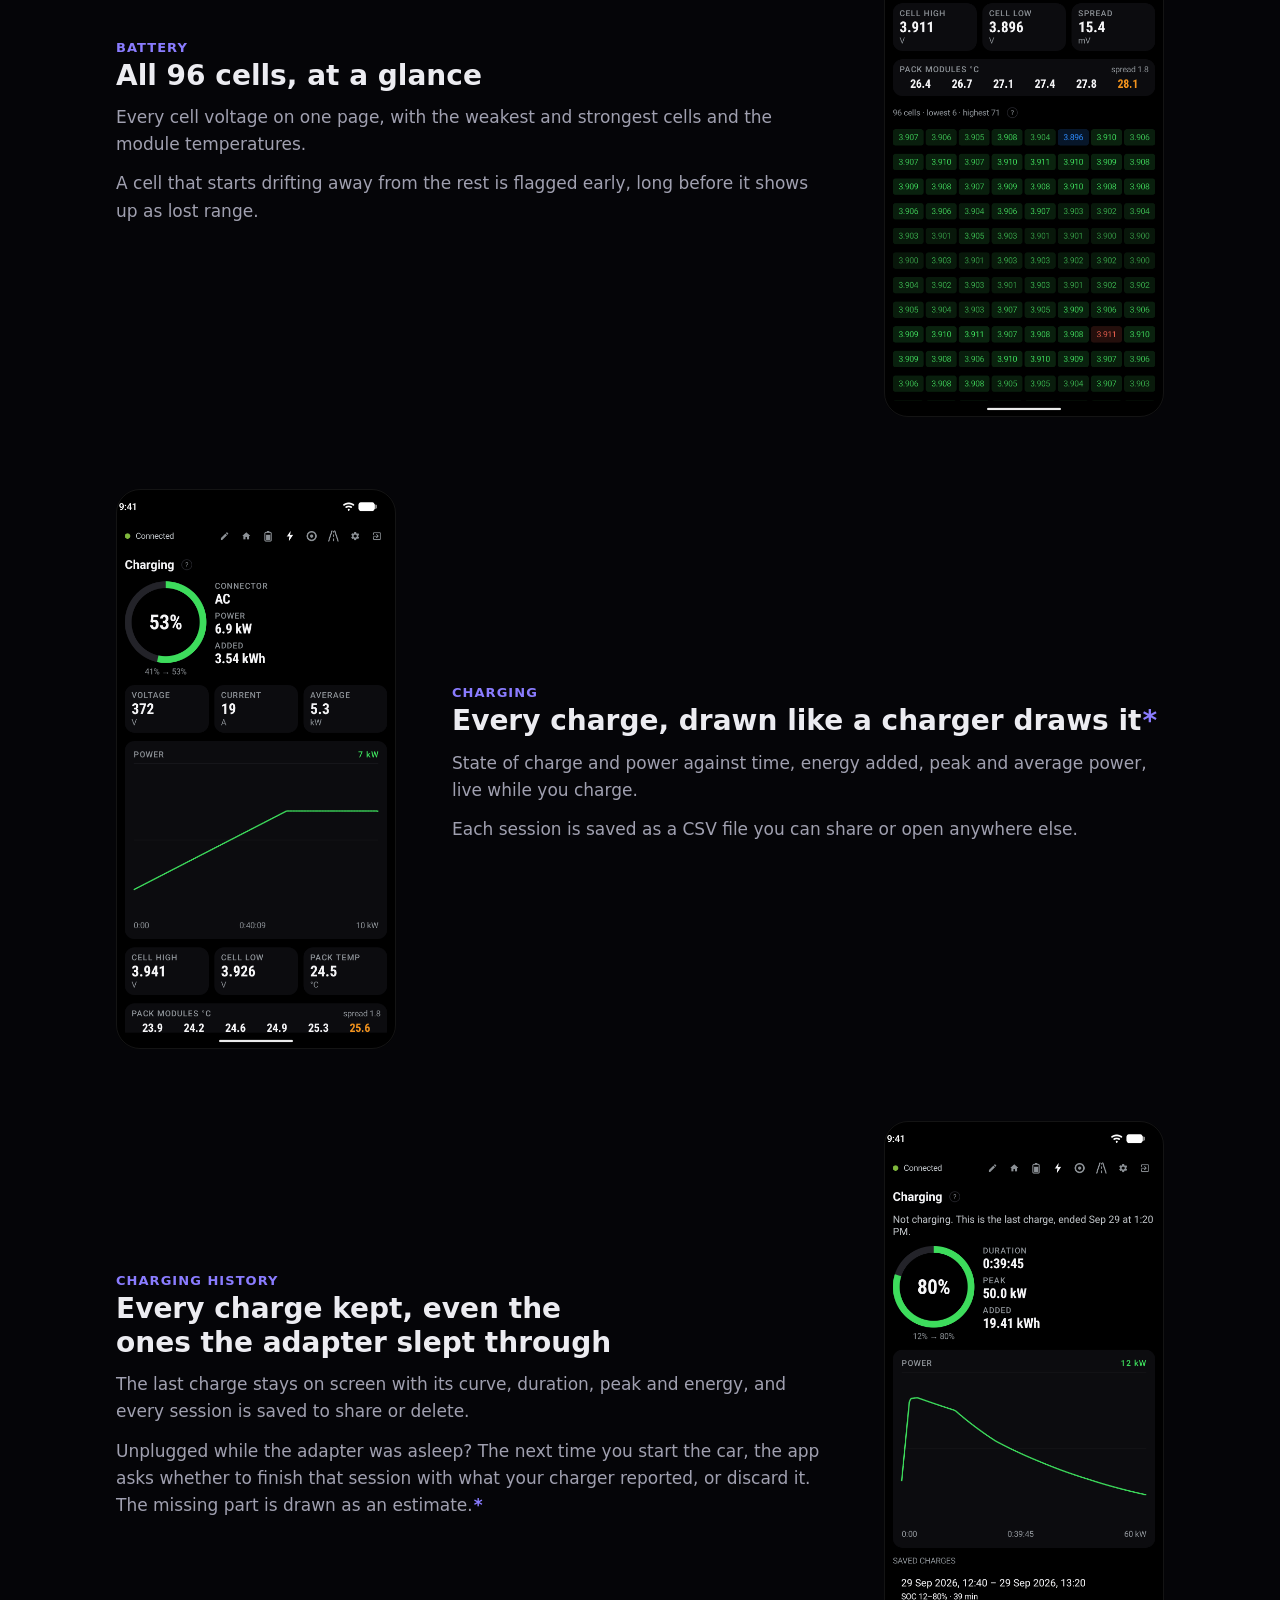
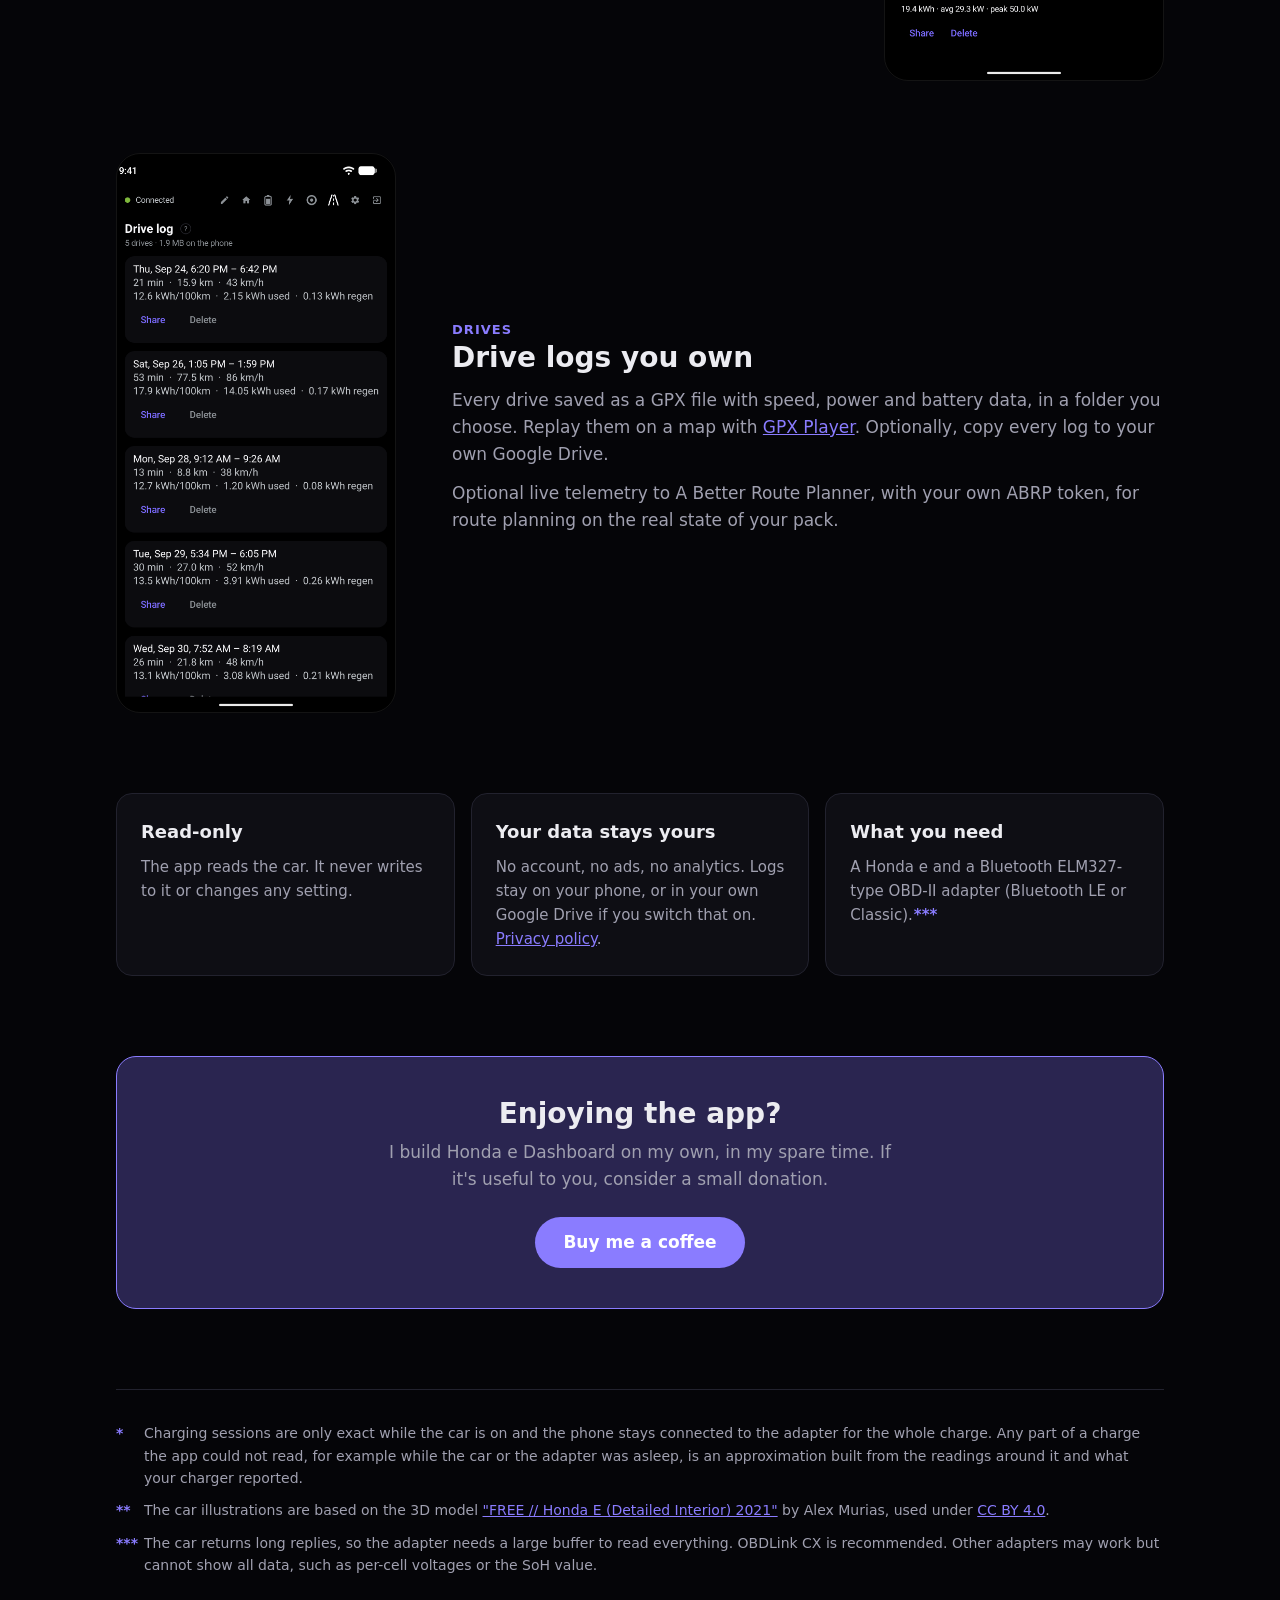
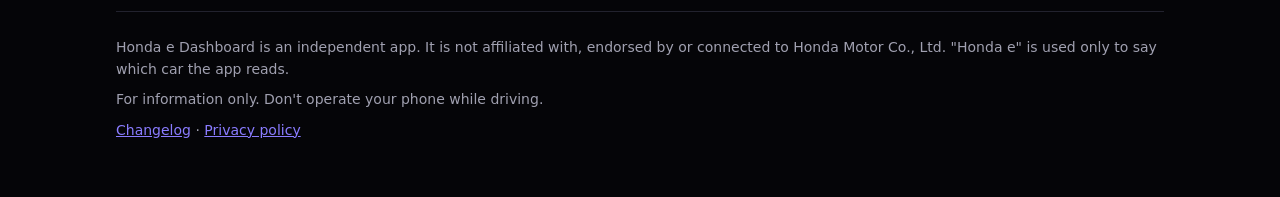
==== commit ad83f26c: "Deploy site from 3d9cbe7" ====
--- a/index.html
+++ b/index.html
@@ -57,8 +57,8 @@
       <div>
         <div class="eyebrow">Live dashboard</div>
         <h2>Everything the car knows, on one screen</h2>
-        <p>Power with draw and regeneration, state of charge, state of health, pack voltage and current, temperatures, the 12&nbsp;V battery, odometer and consumption.</p>
-        <p>Rearrange, add and remove tiles to build your own layout. The car is drawn in your paint colour,<a class="note-ref" href="#note-model">**</a> and home-screen widgets and Android Auto show the key values too.</p>
+        <p>Power with draw and regeneration, state of charge, state of health, pack voltage and current, temperatures, the 12&nbsp;V battery, odometer and consumption. See what heating, heated seats and the 12&nbsp;V side take as purple on the power bar, and what heating costs you in kilometres.</p>
+        <p>Rearrange, add and remove tiles to build your own layout. The car is drawn in your paint colour,<a class="note-ref" href="#note-model">**</a> and home-screen widgets and Android Auto show the key values too. The drive graph puts power, speed and altitude for the whole drive in one chart, and Drive energy shows what went to driving, to aux and back through regen.</p>
       </div>
     </section>
 
@@ -97,7 +97,7 @@
       <div>
         <div class="eyebrow">Drives</div>
         <h2>Drive logs you own</h2>
-        <p>Every drive saved as a GPX file with speed, power and battery data, in a folder you choose. Replay them on a map with <a href="https://morvy.github.io/gpx-log-player/" rel="noopener">GPX Player</a>.</p>
+        <p>Every drive saved as a GPX file with speed, power and battery data, in a folder you choose. Replay them on a map with <a href="https://morvy.github.io/gpx-log-player/" rel="noopener">GPX Player</a>. Optionally, copy every log to your own Google Drive.</p>
         <p>Optional live telemetry to A Better Route Planner, with your own ABRP token, for route planning on the real state of your pack.</p>
       </div>
     </section>
@@ -105,7 +105,7 @@
 
   <section class="cards">
     <div class="card"><h3>Read-only</h3><p>The app reads the car. It never writes to it or changes any setting.</p></div>
-    <div class="card"><h3>Your data stays on your phone</h3><p>No account, no ads, no analytics. <a href="privacy.html">Privacy policy</a>.</p></div>
+    <div class="card"><h3>Your data stays yours</h3><p>No account, no ads, no analytics. Logs stay on your phone, or in your own Google Drive if you switch that on. <a href="privacy.html">Privacy policy</a>.</p></div>
     <div class="card"><h3>What you need</h3><p>A Honda e and a Bluetooth ELM327-type OBD-II adapter (Bluetooth LE or Classic).<a class="note-ref" href="#note-adapter">***</a></p></div>
   </section>
 
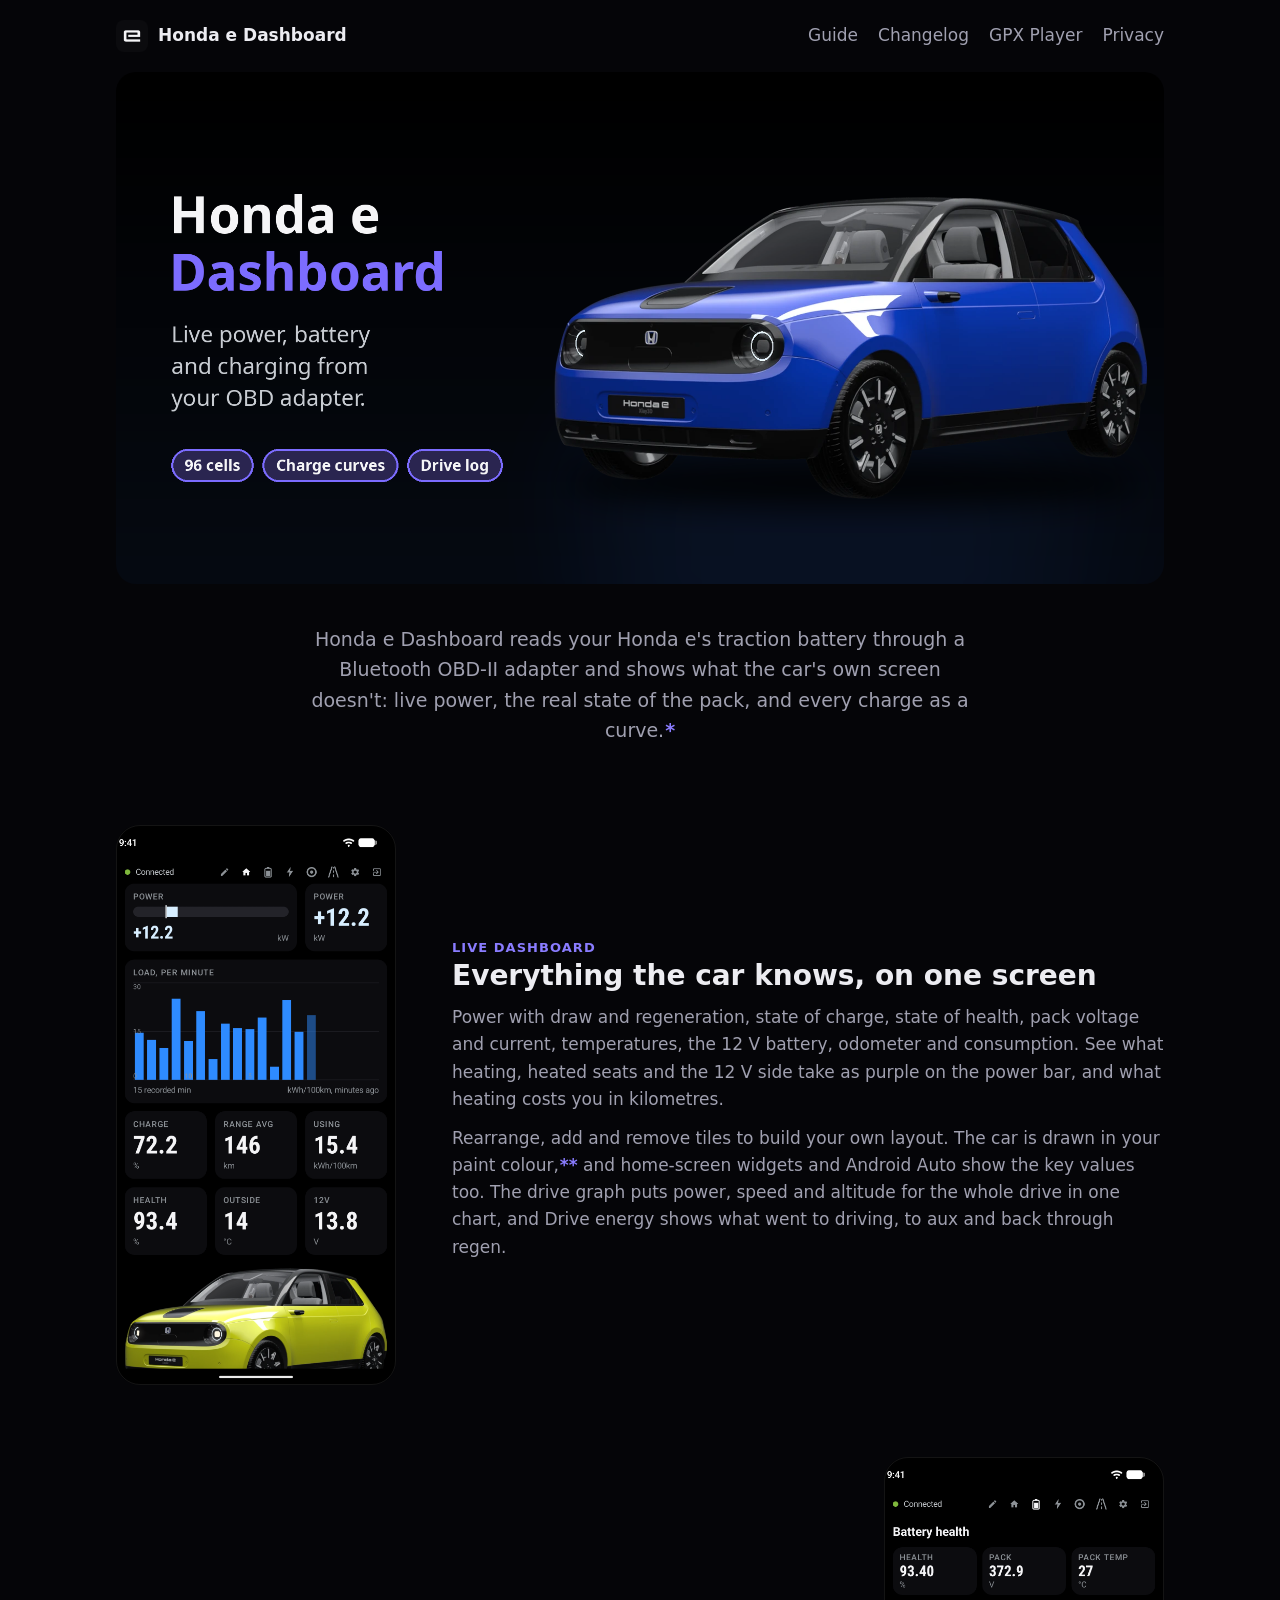
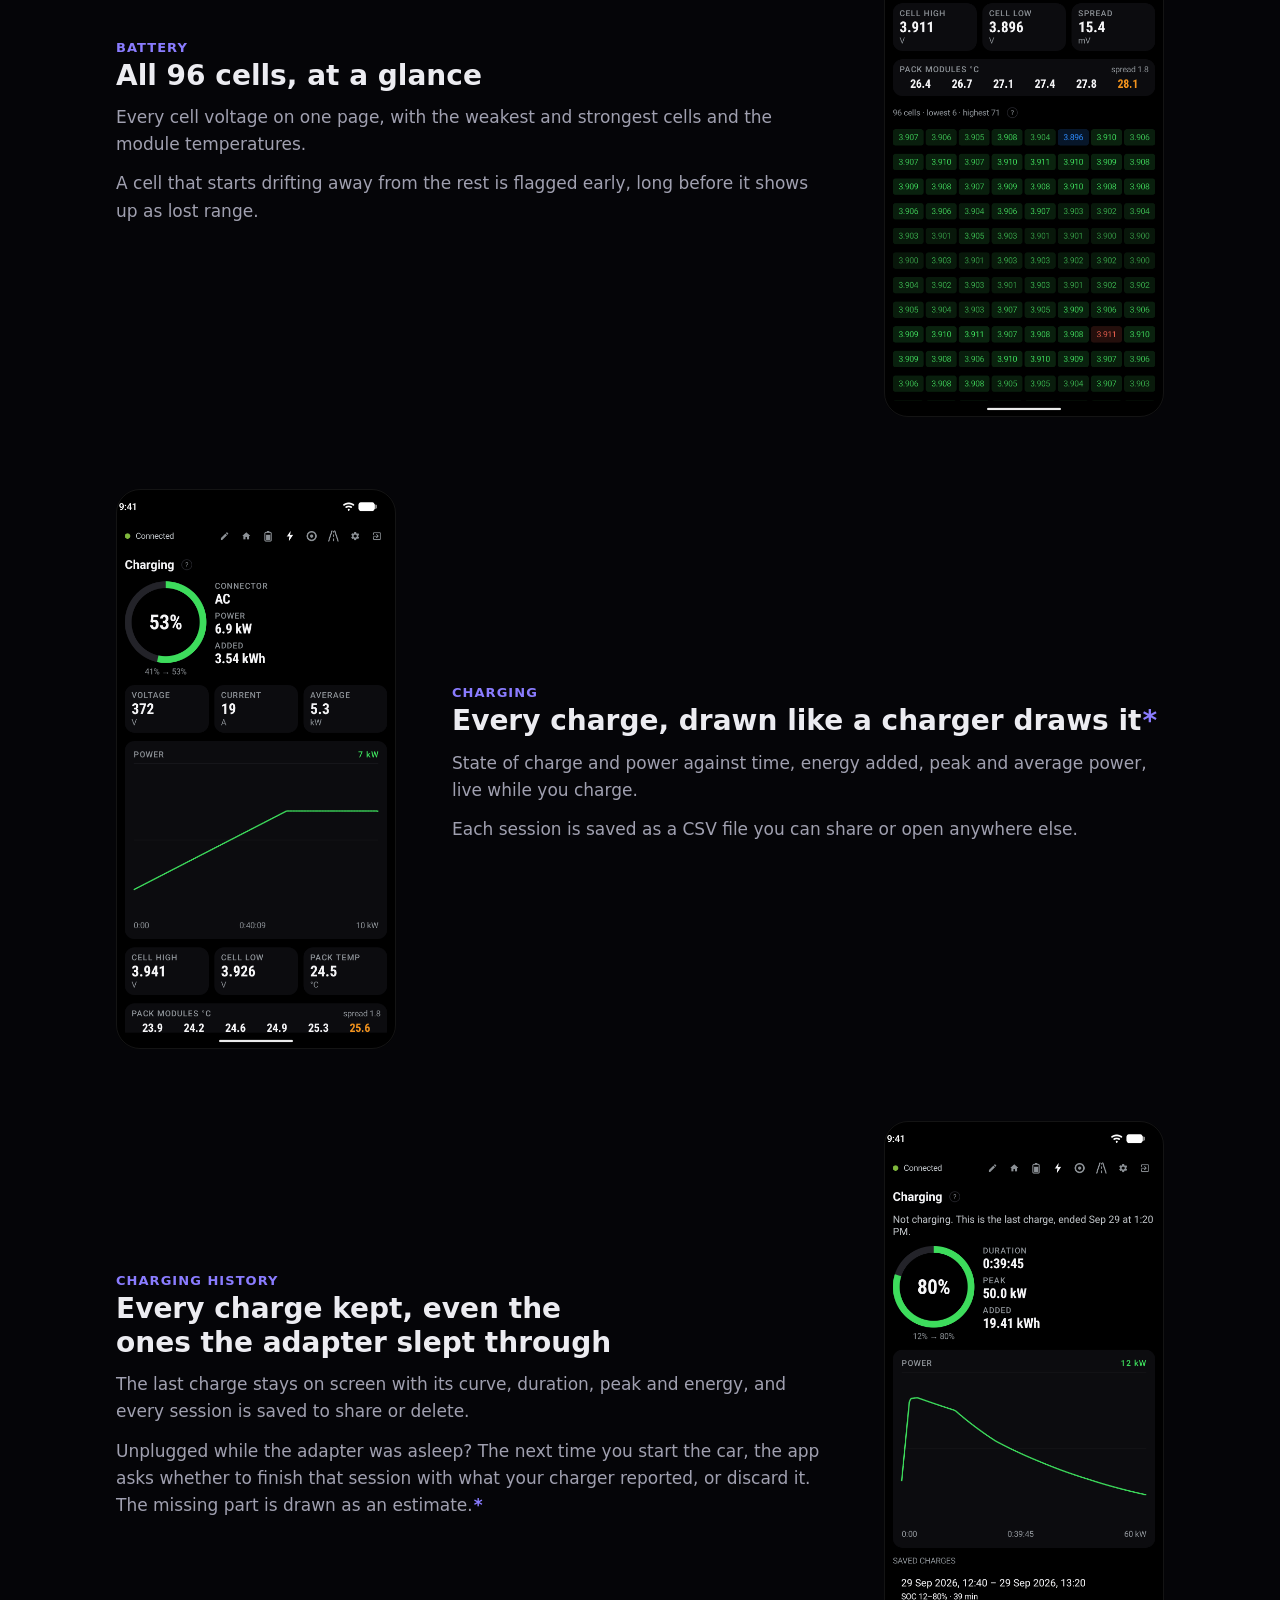
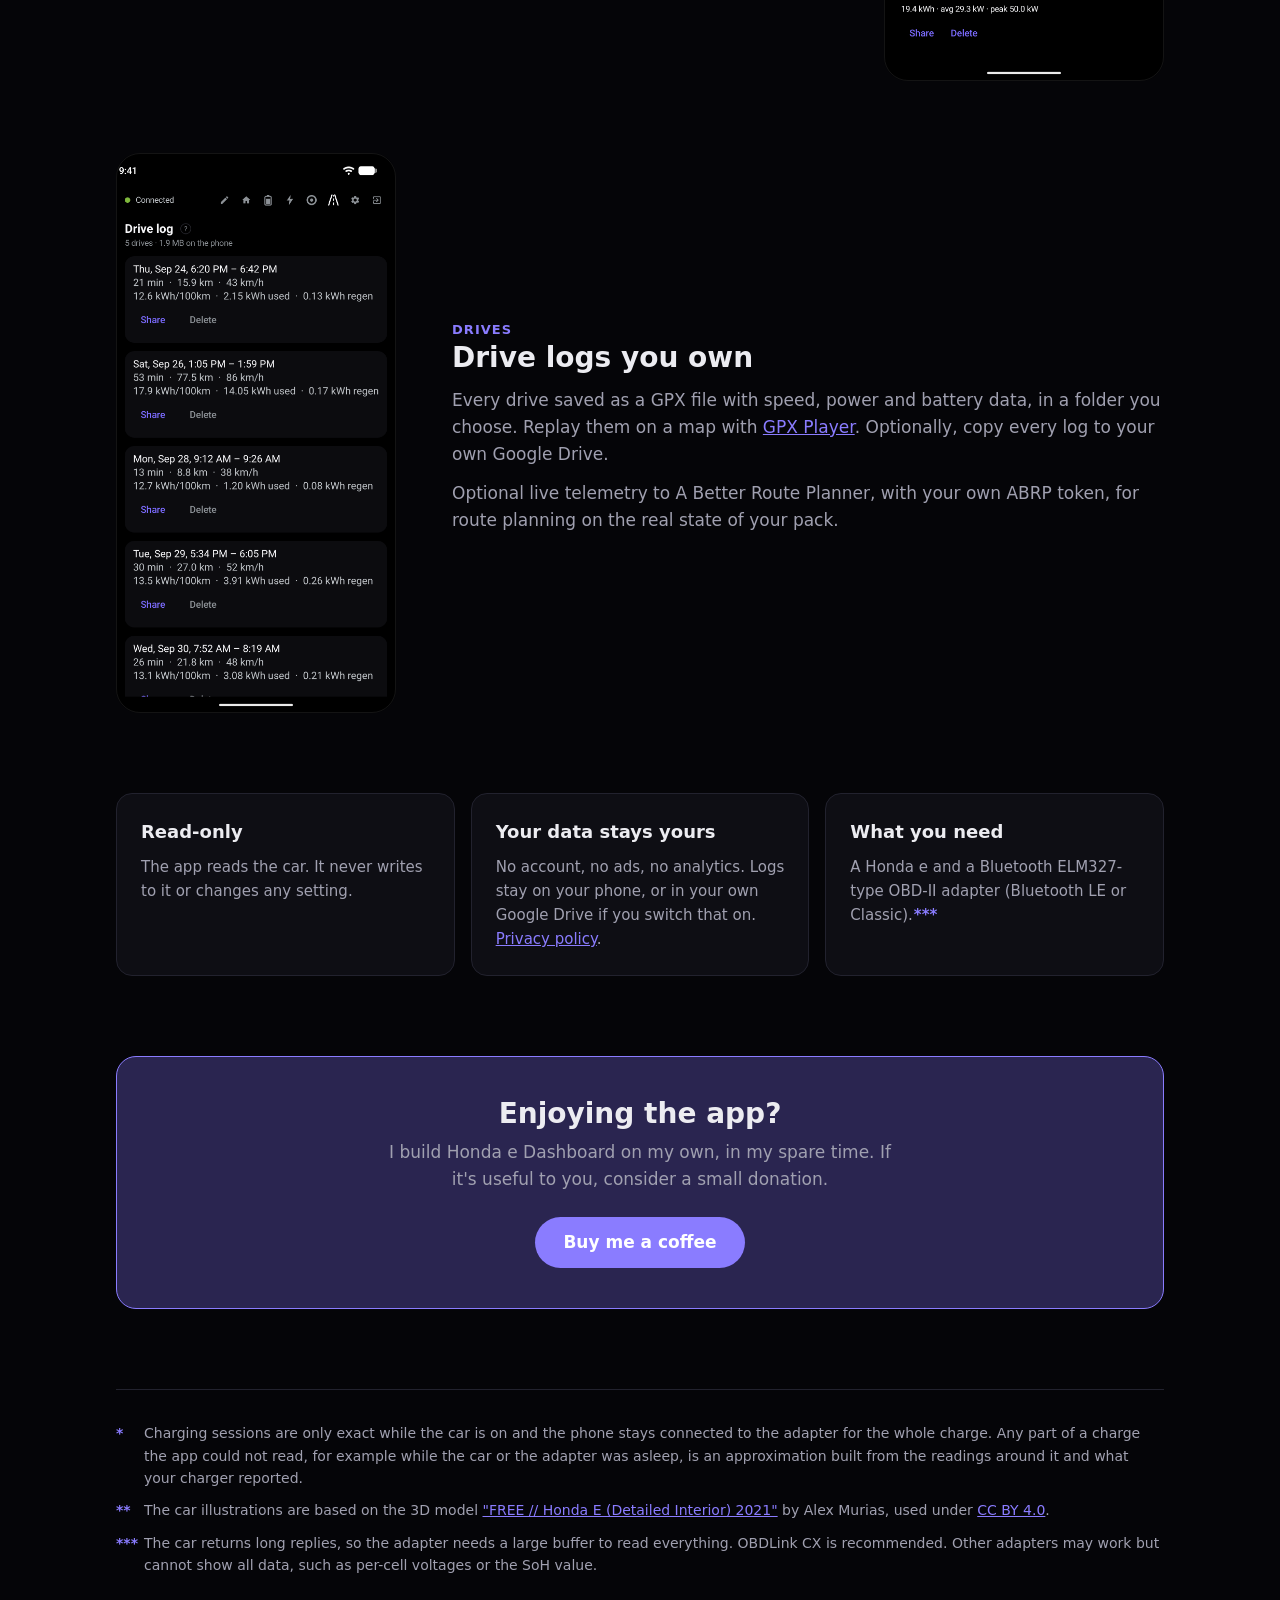
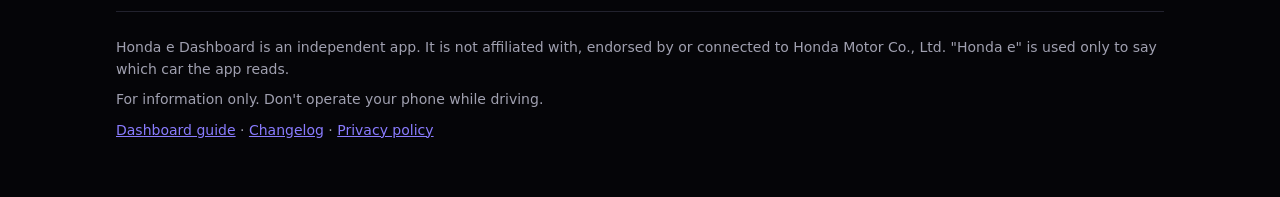
==== commit b100f881: "Deploy site from 94711a0" ====
--- a/index.html
+++ b/index.html
@@ -41,7 +41,7 @@
 <div class="wrap">
   <header class="top">
     <a class="brand" href="./"><img src="img/app-icon-512x512.png" alt="">Honda e Dashboard</a>
-    <nav><a href="changelog.html">Changelog</a><a href="https://morvy.github.io/gpx-log-player/" rel="noopener">GPX Player</a><a href="privacy.html">Privacy</a></nav>
+    <nav><a href="guide.html">Guide</a><a href="changelog.html">Changelog</a><a href="https://morvy.github.io/gpx-log-player/" rel="noopener">GPX Player</a><a href="privacy.html">Privacy</a></nav>
   </header>
 
   <section class="hero">
@@ -123,7 +123,7 @@
     </ol>
     <p>Honda e Dashboard is an independent app. It is not affiliated with, endorsed by or connected to Honda Motor Co., Ltd. "Honda e" is used only to say which car the app reads.</p>
     <p>For information only. Don't operate your phone while driving.</p>
-    <p><a href="changelog.html">Changelog</a> · <a href="privacy.html">Privacy policy</a></p>
+    <p><a href="guide.html">Dashboard guide</a> · <a href="changelog.html">Changelog</a> · <a href="privacy.html">Privacy policy</a></p>
   </footer>
 </div>
 </body>
--- a/style.css
+++ b/style.css
@@ -27,7 +27,7 @@
 .wrap { max-width: 1080px; margin: 0 auto; padding: 0 16px; }
 
 header.top {
-  display: flex; align-items: center; justify-content: space-between;
+  display: flex; align-items: center; justify-content: space-between; flex-wrap: wrap; gap: 8px 0;
   padding: 20px 0;
 }
 header.top .brand { display: flex; align-items: center; gap: 10px; color: var(--text); text-decoration: none; font-weight: 600; }
@@ -95,3 +95,107 @@
 .notes li { position: relative; padding-left: 2em; margin-bottom: 10px; }
 .notes li > span { position: absolute; left: 0; color: var(--accent); font-weight: 600; }
 .notes li:target { color: var(--text); }
+
+/* Dashboard guide */
+.wide-wrap { max-width: 1200px; }
+.guide { display: grid; grid-template-columns: 220px minmax(0, 1fr); gap: 40px; align-items: start; margin: 8px 0 64px; }
+.guide main { min-width: 0; }
+.guide h1 { font-size: 32px; line-height: 1.2; margin: 0 0 6px; }
+.guide h2 { font-size: 20px; margin: 36px 0 12px; padding-bottom: 6px; border-bottom: 1px solid var(--line); scroll-margin-top: 16px; }
+.guide .meta, .guide p { color: var(--muted); font-size: 15px; }
+.guide p strong { color: var(--text); }
+.guide main > ul { color: var(--muted); font-size: 15px; line-height: 1.55; padding-left: 18px; }
+.guide main > ul li { margin-bottom: 8px; }
+.guide main > ul strong, .guide main > ol strong { color: var(--text); }
+.guide main > ol { color: var(--muted); font-size: 15px; line-height: 1.55; padding-left: 20px; }
+.guide main > ol li { margin-bottom: 6px; }
+.callout ol { margin: 8px 0 0; padding-left: 20px; color: var(--muted); font-size: 14px; line-height: 1.5; }
+.callout ol li { margin-bottom: 4px; }
+.callout ol strong { color: var(--text); }
+.guide main > .glossary { margin: 8px 0 16px; }
+.guide main a:not(.chip):not(.shot) { color: var(--accent); text-decoration-color: var(--accent-soft); text-underline-offset: 2px; }
+.tabs { display: flex; gap: 2px; overflow-x: auto; scrollbar-width: none; border-bottom: 1px solid var(--line); margin: 8px 0 24px; }
+.tabs::-webkit-scrollbar { display: none; }
+.tabs a { flex: none; padding: 10px 14px; color: var(--muted); text-decoration: none; white-space: nowrap; font-size: 15px; border-bottom: 2px solid transparent; margin-bottom: -1px; }
+.tabs a:hover { color: var(--text); }
+.tabs a[aria-current="page"] { color: var(--text); border-bottom-color: var(--accent); }
+.guide.screen { grid-template-columns: 270px minmax(0, 1fr); }
+.phone-shots { position: sticky; top: 16px; display: grid; gap: 14px; }
+.phone-shots a { display: block; line-height: 0; }
+.phone-shots img { width: 100%; height: auto; border: 1px solid var(--line); border-radius: 18px; }
+.guide.screen h1 { margin-bottom: 8px; }
+.toc { position: sticky; top: 16px; max-height: calc(100vh - 32px); overflow-y: auto; font-size: 14px; }
+.toc summary { cursor: pointer; color: var(--text); font-weight: 600; margin-bottom: 8px; list-style: none; }
+.toc summary::-webkit-details-marker { display: none; }
+.toc ul { list-style: none; margin: 0; padding: 0; }
+.toc li a { display: block; padding: 2px 0 2px 12px; color: var(--muted); text-decoration: none; border-left: 1px solid var(--line); }
+.toc li a:hover { color: var(--text); border-left-color: var(--accent); }
+.toc .toc-group { margin-bottom: 10px; }
+.toc .toc-group > a { padding-left: 0; border: 0; color: var(--accent); font-weight: 600; font-size: 12px; letter-spacing: .06em; text-transform: uppercase; }
+.items { display: grid; grid-template-columns: repeat(auto-fill, minmax(380px, 1fr)); gap: 10px 20px; }
+.item { display: grid; grid-template-columns: 104px 1fr; gap: 14px; align-items: start; padding: 10px 0; scroll-margin-top: 16px; }
+.item.s4 { grid-template-columns: 168px 1fr; }
+.item.s6 { grid-template-columns: 253px 1fr; }
+.item .shot img { width: 100%; border-radius: 8px; }
+.item h3 { margin: 0 0 4px; font-size: 14px; letter-spacing: .04em; }
+.item p { margin: 0; font-size: 14px; line-height: 1.5; }
+.item:target h3 { color: var(--accent); }
+.src { display: inline-block; margin-left: 6px; padding: 1px 7px; border-radius: 999px; font-size: 11px; font-weight: 600; letter-spacing: .02em; vertical-align: 1px; white-space: normal; }
+.src.ecu { background: #12301f; color: #7fd6a4; }
+.src.gps { background: #13283d; color: #86b8e8; }
+.src.calc { background: var(--accent-soft); color: #c4bbff; font-weight: 500; }
+.items.full { grid-template-columns: 1fr; margin-bottom: 10px; }
+.items.full .item.s6 { grid-template-columns: 3fr 9fr; gap: 20px; }
+.battery { display: grid; grid-template-columns: 200px minmax(0, 1fr); gap: 20px; align-items: start; }
+.pack { display: flex; flex-direction: column; height: 300px; border: 1px solid var(--line); border-radius: 10px; overflow: hidden; font-size: 12px; }
+.pack > div, .pack-window > span { padding: 3px 10px; min-height: 22px; display: flex; align-items: center; }
+.pack-top, .pack-bottom { background: #241a33; color: var(--muted); }
+.pack-top { flex: 1.3; } .pack-bottom { flex: 4.9; }
+.pack-window { flex: 25.3; flex-direction: column; align-items: stretch !important; padding: 0 !important; }
+.pack-used { background: var(--surface); color: var(--muted); flex: 14.1; }
+.pack-left { background: var(--accent-soft); color: var(--text); flex: 11.2; }
+.glossary { width: 100%; border-collapse: collapse; font-size: 13px; }
+.glossary th, .glossary td { text-align: left; vertical-align: top; padding: 6px 10px 6px 0; border-bottom: 1px solid var(--line); color: var(--muted); }
+.glossary th { font-weight: 600; }
+.glossary td:first-child, .glossary td[data-v] { color: var(--text); white-space: nowrap; font-variant-numeric: tabular-nums; }
+.note { margin-top: 12px; }
+@media (max-width: 860px) {
+  .guide, .guide.screen { grid-template-columns: minmax(0, 1fr); gap: 16px; }
+  .phone-shots { position: static; grid-template-columns: repeat(auto-fill, minmax(140px, 1fr)); max-width: 600px; }
+  .phone-shots img { border-radius: 12px; }
+  .toc { position: static; max-height: none; background: var(--surface); border: 1px solid var(--line); border-radius: 12px; padding: 12px 16px; }
+  .toc details:not([open]) summary { margin: 0; }
+  .toc summary::after { content: " ▾"; color: var(--muted); }
+  .items { grid-template-columns: 1fr; }
+  .battery { grid-template-columns: 1fr; }
+  .pack { height: 260px; max-width: 360px; }
+  .glossary th:nth-child(4), .glossary td:nth-child(4) { display: none; }
+}
+@media (max-width: 480px) {
+  .item.s6 { grid-template-columns: 1fr; }
+  .item.s4 { grid-template-columns: 140px 1fr; }
+}
+@media (max-width: 600px) {
+  .items.full .item.s6 { grid-template-columns: 1fr; gap: 8px; }
+}
+dialog.zoom { padding: 0; line-height: 0; border: 1px solid var(--line); border-radius: 18px; background: #0e0e11; max-width: min(92vw, 1080px); max-height: 92vh; overflow: hidden; }
+dialog.zoom::backdrop { background: rgba(0, 0, 0, .78); backdrop-filter: blur(3px); }
+dialog.zoom img { display: block; width: auto; max-width: min(92vw, 1080px); max-height: 92vh; }
+dialog.zoom form { position: absolute; top: 8px; right: 8px; margin: 0; }
+dialog.zoom button { width: 36px; height: 36px; border-radius: 999px; border: 1px solid var(--line); background: rgba(14, 14, 20, .85); color: var(--text); font-size: 22px; line-height: 1; cursor: pointer; }
+.uses { display: flex; flex-wrap: wrap; gap: 6px; margin-top: 8px; }
+.chip { font-size: 12px; padding: 2px 9px; border-radius: 999px; border: 1px solid var(--line); background: var(--surface); color: var(--muted); text-decoration: none; }
+a.chip:hover { color: var(--text); border-color: var(--accent); }
+.callout { background: var(--surface); border: 1px solid var(--line); border-left: 3px solid var(--accent); border-radius: 12px; padding: 16px 20px; margin: 24px 0; }
+.callout.disclaimer { border-left-color: #ffb020; margin: 40px 0 24px; }
+.callout.disclaimer p { margin-top: 6px; }
+.callout h4 { margin: 0 0 8px; font-size: 15px; color: var(--text); }
+.callout h4 + table, .callout h4 + ul { margin-top: 0; }
+.callout * + h4 { margin-top: 16px; }
+.callout ul { margin: 0; padding-left: 18px; color: var(--muted); font-size: 14px; line-height: 1.5; }
+.callout li { margin-bottom: 6px; }
+.callout p { font-size: 14px; margin: 8px 0 0; }
+.rates { width: 100%; border-collapse: collapse; font-size: 14px; }
+.rates th { text-align: left; white-space: nowrap; vertical-align: top; color: var(--text); padding: 4px 16px 4px 0; font-weight: 600; }
+.rates td { color: var(--muted); padding: 4px 0; border-bottom: 1px solid var(--line); }
+@media (max-width: 600px) { .rates th, .rates td { display: block; padding: 2px 0; } .rates th { padding-top: 8px; } }
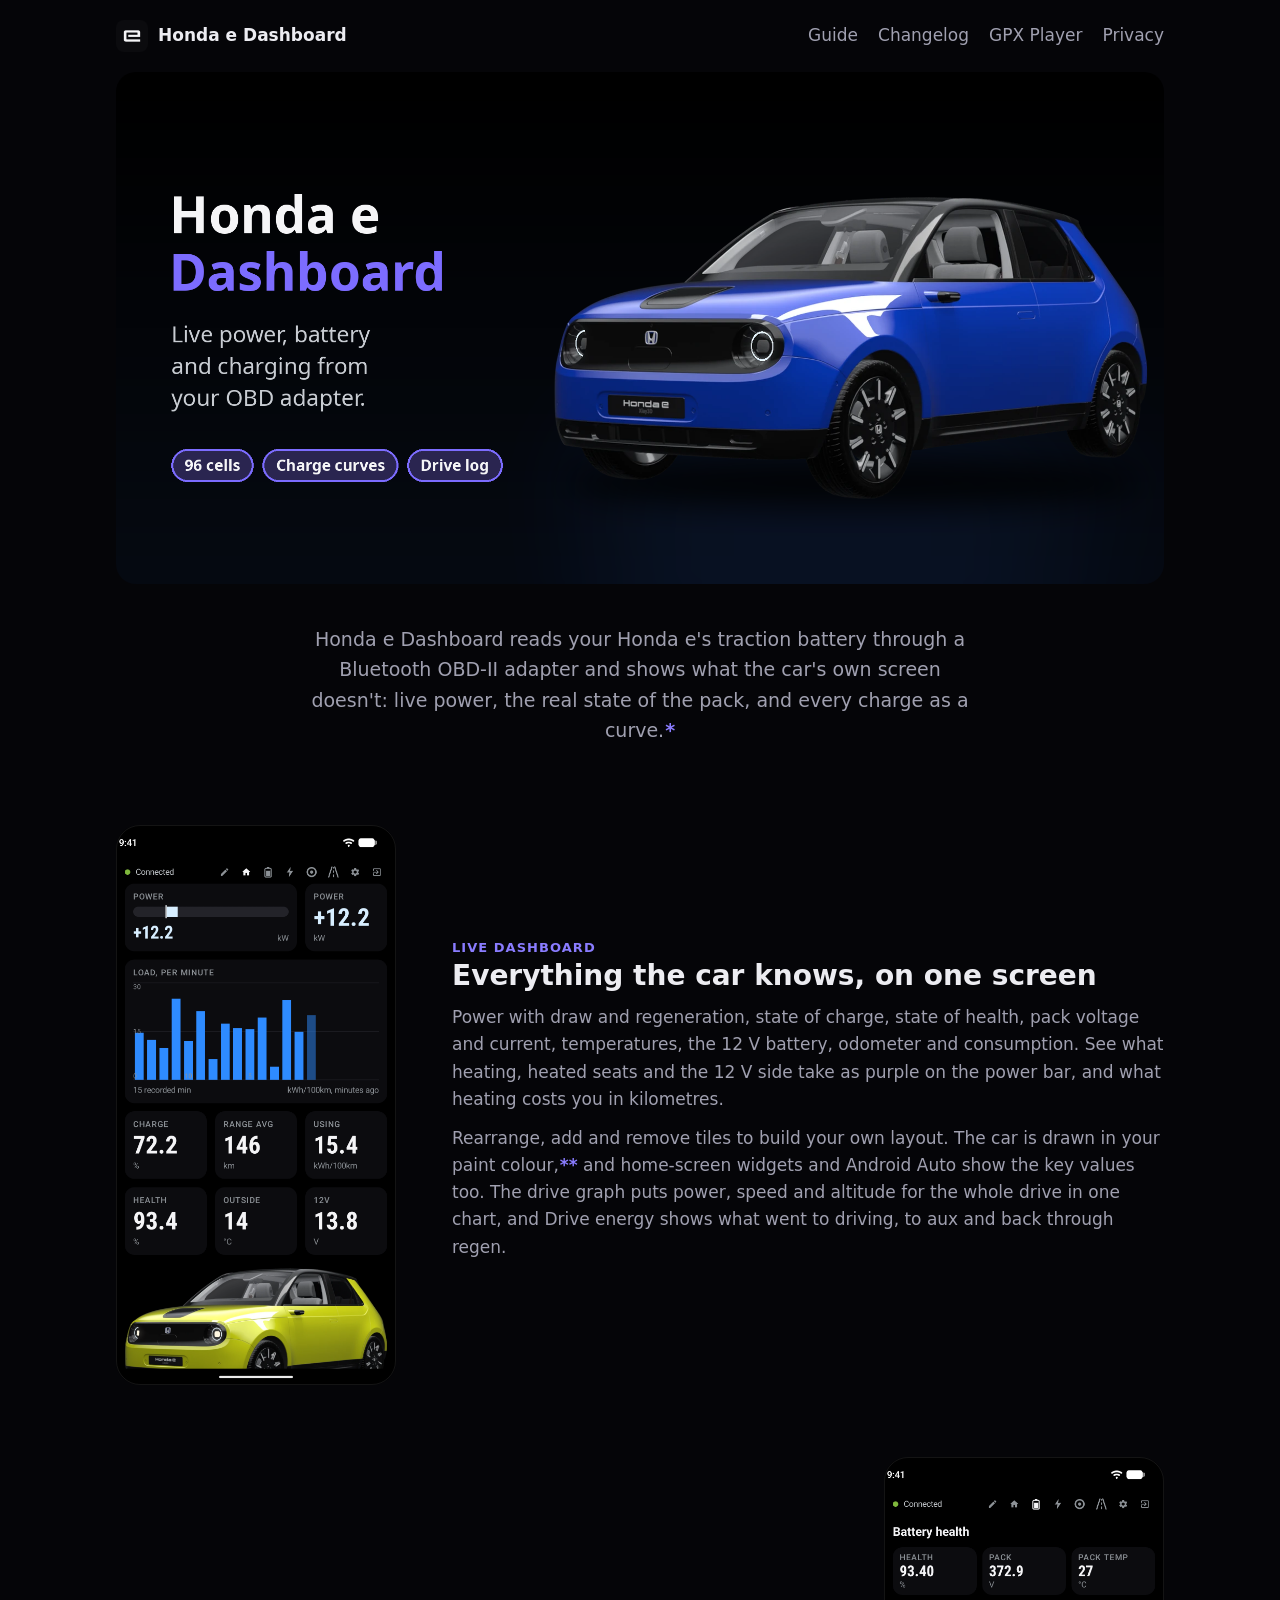
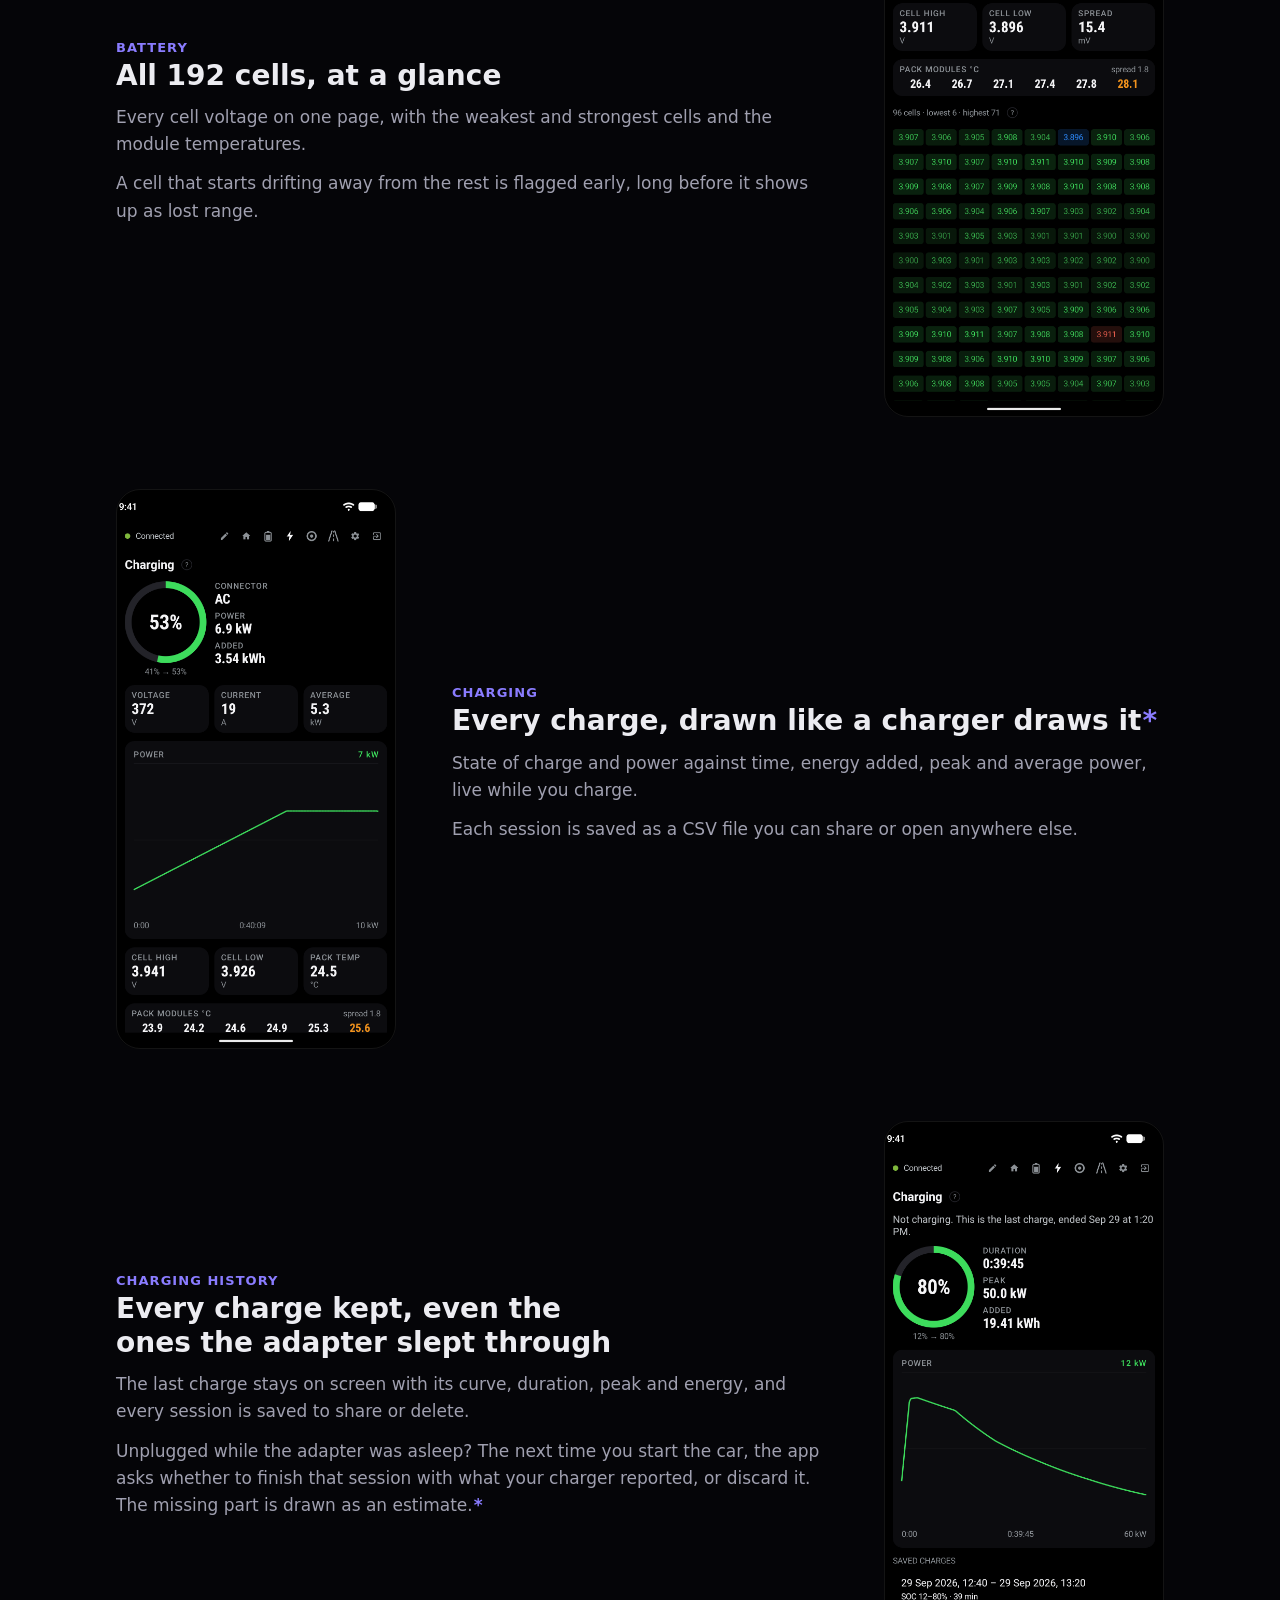
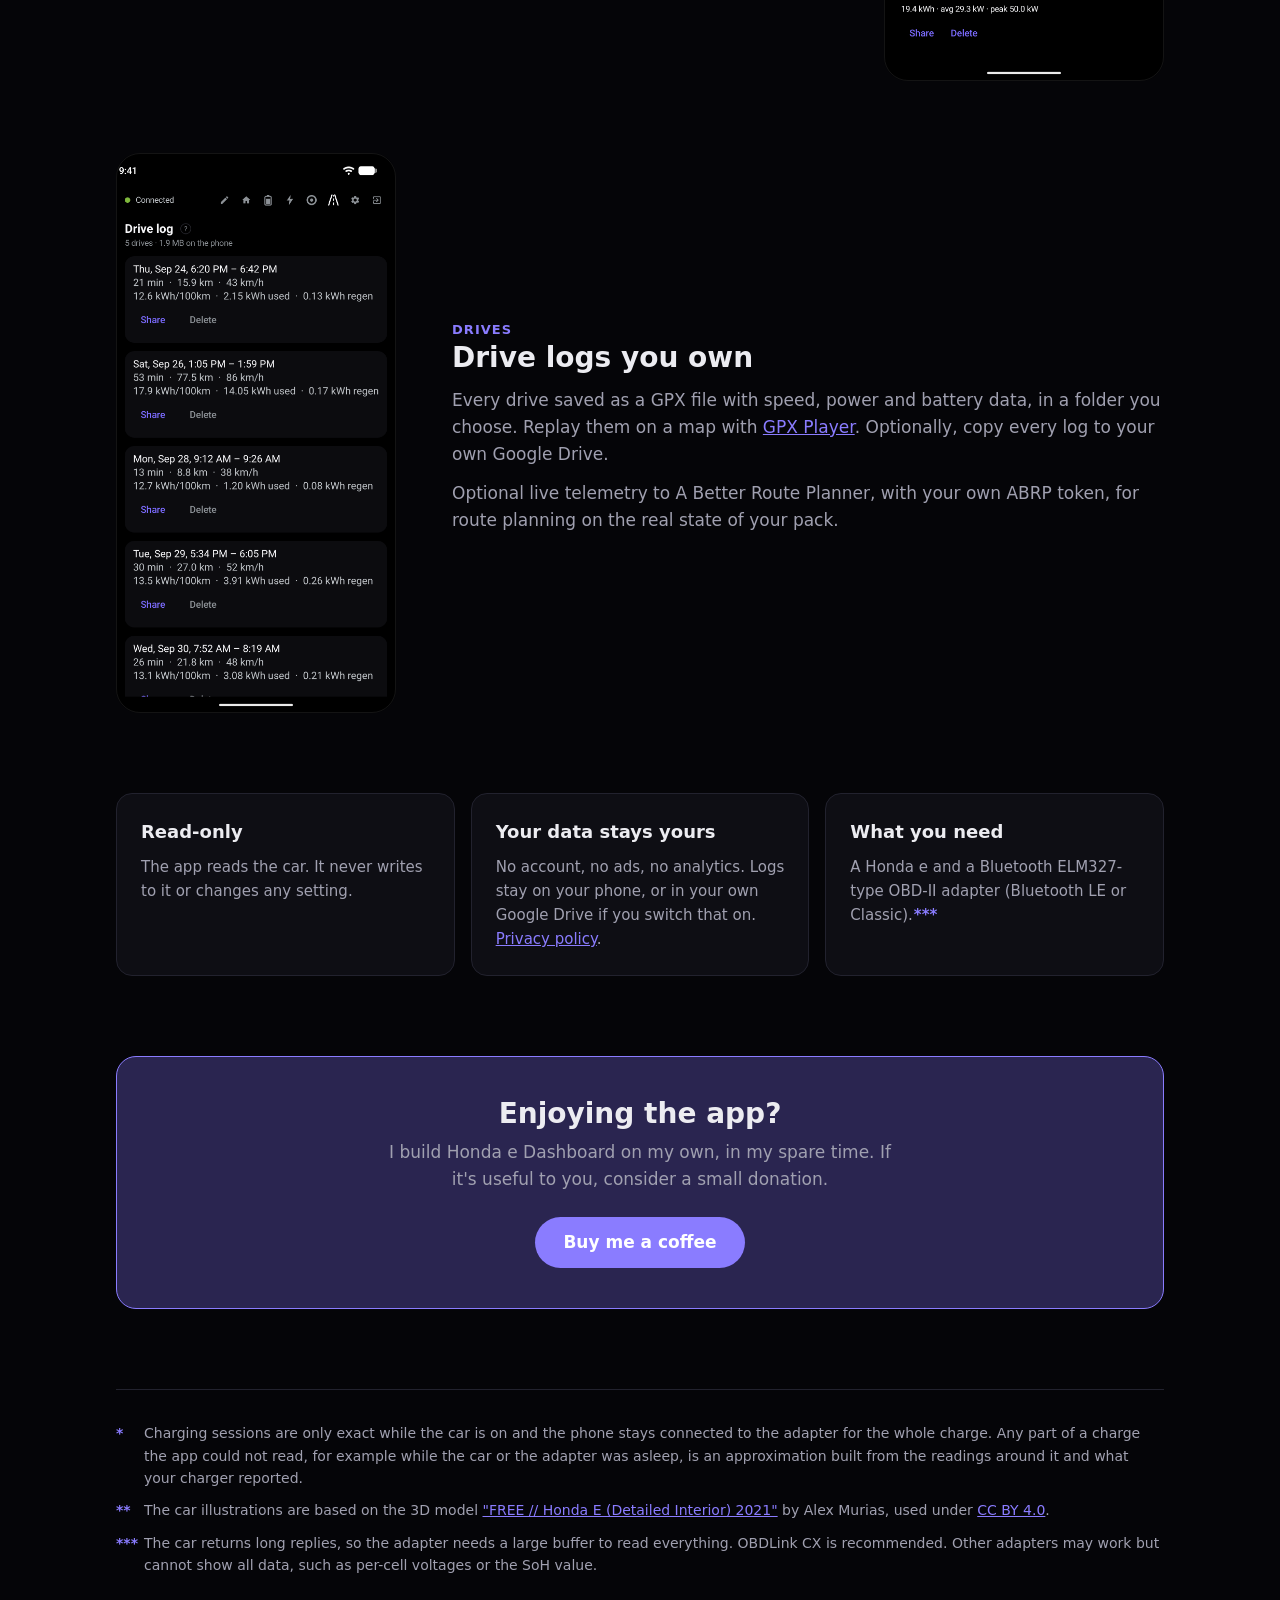
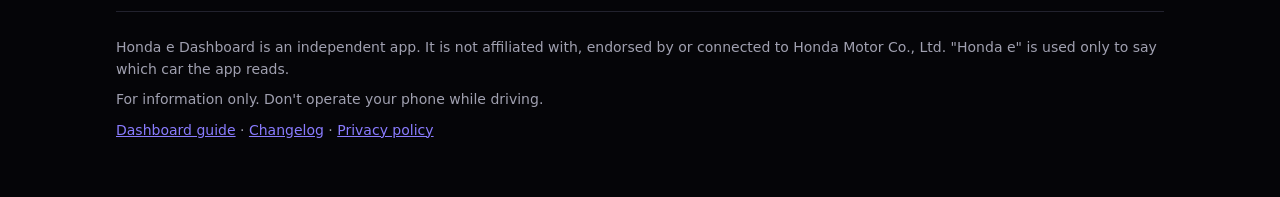
==== commit 37884f5d: "Deploy site from d7f4350" ====
--- a/index.html
+++ b/index.html
@@ -63,10 +63,10 @@
     </section>
 
     <section class="feature">
-      <div class="shot"><img src="img/02-battery.png" width="1080" height="2160" loading="lazy" alt="Battery page with all 96 cell voltages and module temperatures"></div>
+      <div class="shot"><img src="img/02-battery.png" width="1080" height="2160" loading="lazy" alt="Battery page with all 192 cell voltages and module temperatures"></div>
       <div>
         <div class="eyebrow">Battery</div>
-        <h2>All 96 cells, at a glance</h2>
+        <h2>All 192 cells, at a glance</h2>
         <p>Every cell voltage on one page, with the weakest and strongest cells and the module temperatures.</p>
         <p>A cell that starts drifting away from the rest is flagged early, long before it shows up as lost range.</p>
       </div>
